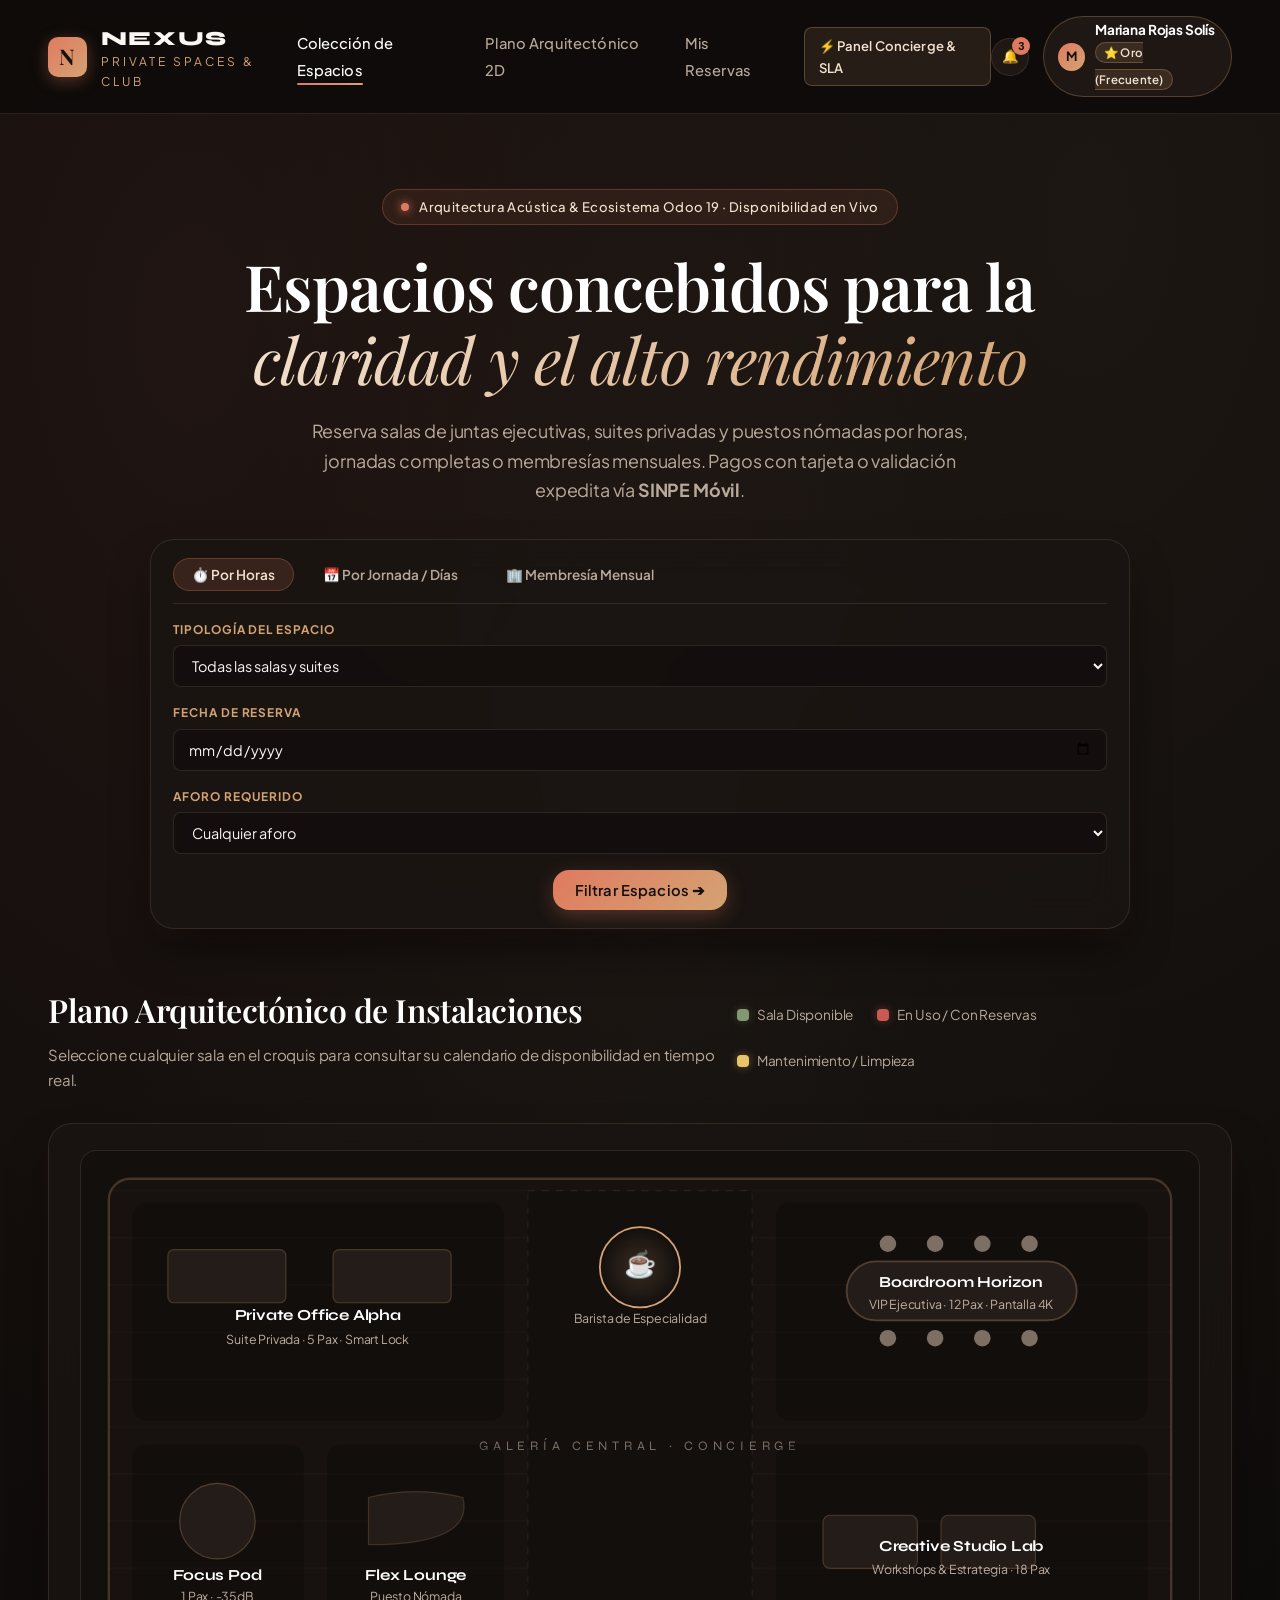
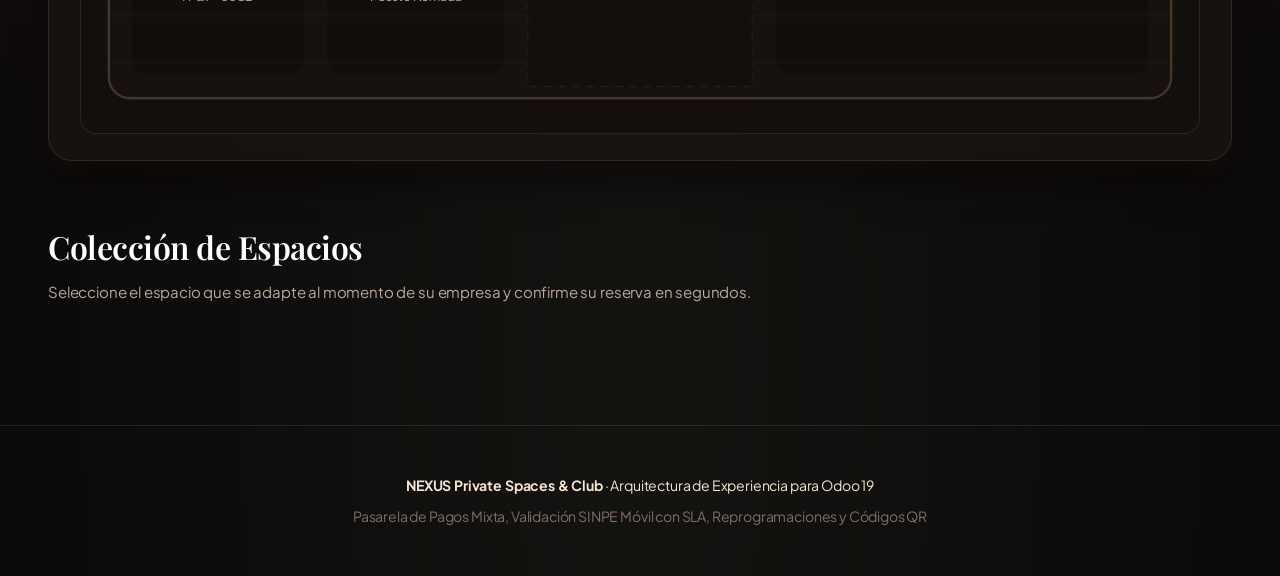
==== webapp_demo/index.html @ 2e0f67f2 "Feat: Complete enterprise functionality suite - Auth switcher (Admin/Client), dynamic multi-mode boo" ====
<!DOCTYPE html>
<html lang="es">
<head>
  <meta charset="UTF-8">
  <meta name="viewport" content="width=device-width, initial-scale=1.0">
  <title>NEXUS | Private Spaces &amp; Coworking Club</title>
  <meta name="description" content="Santuario de productividad y club privado de negocios. Reserva de salas de juntas, oficinas privadas y puestos nómadas por horas o meses con pagos SINPE Móvil y tarjeta.">
  <link rel="stylesheet" href="css/style.css">
</head>
<body>

  <!-- Navigation Bar -->
  <header class="navbar">
    <div class="container nav-inner">
      <a href="index.html" class="brand">
        <div class="brand-icon">N</div>
        <div>
          <span class="brand-text">NEXUS</span>
          <span class="brand-sub">Private Spaces &amp; Club</span>
        </div>
      </a>

      <ul class="nav-links">
        <li><a href="#catalogo" class="nav-link active">Colección de Espacios</a></li>
        <li><a href="#croquis" class="nav-link">Plano Arquitectónico 2D</a></li>
        <li><a href="javascript:void(0)" id="navMyReservations" class="nav-link">Mis Reservas</a></li>
        <li><a href="admin.html" id="navAdminDirectBtn" class="btn btn-admin btn-sm">⚡ Panel Concierge &amp; SLA</a></li>
      </ul>

      <div class="nav-actions">
        <!-- Notification Bell -->
        <div class="notif-bell-wrap">
          <button class="btn-bell" id="notifBellBtn" title="Alertas y Notificaciones">
            🔔
            <span class="notif-badge" id="notifCountBadge">3</span>
          </button>
          <div class="notif-dropdown" id="notifDropdown">
            <div class="notif-header">
              <span>Notificaciones del Sistema</span>
              <span style="font-size: 0.72rem; color: var(--gold-warm); cursor: pointer;" onclick="markAllNotifsRead()">Marcar leídas</span>
            </div>
            <div id="notifItemsContainer">
              <!-- Injected by JS -->
            </div>
          </div>
        </div>

        <!-- User Profile / Auth Switcher -->
        <div class="user-badge" id="navUserBadge" title="Haga clic para iniciar sesión o cambiar rol (Admin / Socio)">
          <!-- Populated by JS -->
        </div>
      </div>
    </div>
  </header>

  <!-- Hero Section -->
  <section class="hero">
    <div class="container">
      <div class="hero-tag">
        <span class="pulse-dot"></span>
        Arquitectura Acústica &amp; Ecosistema Odoo 19 · Disponibilidad en Vivo
      </div>
      <h1 class="hero-title">
        Espacios concebidos para la<br>
        <span>claridad y el alto rendimiento</span>
      </h1>
      <p class="hero-subtitle">
        Reserva salas de juntas ejecutivas, suites privadas y puestos nómadas por horas, jornadas completas o membresías mensuales. Pagos con tarjeta o validación expedita vía <strong>SINPE Móvil</strong>.
      </p>

      <!-- Booking Search & Filter Bar -->
      <div class="search-bar-wrap">
        <div class="booking-type-toggle">
          <button class="toggle-pill active" id="pillHour" data-type="hour">⏱️ Por Horas</button>
          <button class="toggle-pill" id="pillDay" data-type="day">📅 Por Jornada / Días</button>
          <button class="toggle-pill" id="pillMonth" data-type="month">🏢 Membresía Mensual</button>
        </div>
        <div class="search-fields">
          <div class="field-group">
            <label class="field-label">Tipología del Espacio</label>
            <select class="field-select" id="searchCategory">
              <option value="all">Todas las salas y suites</option>
              <option value="meeting">Salas de Juntas VIP</option>
              <option value="private">Suites Corporativas</option>
              <option value="pod">Cabinas Acústicas Focus</option>
              <option value="coworking">Open Lounge Nómada</option>
              <option value="workshop">Estudios de Innovación</option>
            </select>
          </div>
          <div class="field-group">
            <label class="field-label">Fecha de Reserva</label>
            <input type="date" class="field-input" id="searchDate">
          </div>
          <div class="field-group">
            <label class="field-label">Aforo Requerido</label>
            <select class="field-select" id="searchCapacity">
              <option value="all">Cualquier aforo</option>
              <option value="1">Individual (1 Persona)</option>
              <option value="5">Sesión Privada (2 a 6 pers.)</option>
              <option value="12">Comité Ejecutivo (8 a 15 pers.)</option>
              <option value="25">Gran Aforo (+15 pers.)</option>
            </select>
          </div>
          <div>
            <button class="btn btn-primary" id="btnFilterSearch">
              Filtrar Espacios ➔
            </button>
          </div>
        </div>
      </div>
    </div>
  </section>

  <!-- Interactive 2D Floor Plan (Architectural Blueprint) Section -->
  <section class="container" id="croquis">
    <div class="section-header">
      <div>
        <h2 class="section-title">Plano Arquitectónico de Instalaciones</h2>
        <p class="section-desc">Seleccione cualquier sala en el croquis para consultar su calendario de disponibilidad en tiempo real.</p>
      </div>
      <div class="floorplan-legend">
        <div class="legend-item"><span class="legend-indicator ind-available"></span> Sala Disponible</div>
        <div class="legend-item"><span class="legend-indicator ind-busy"></span> En Uso / Con Reservas</div>
        <div class="legend-item"><span class="legend-indicator ind-maint"></span> Mantenimiento / Limpieza</div>
      </div>
    </div>

    <div class="floorplan-card">
      <div class="floorplan-svg-container">
        <!-- Warm Architectural SVG Floor Plan -->
        <svg viewBox="0 0 920 460" width="100%" height="auto" style="overflow: visible;">
          <defs>
            <pattern id="woodPattern" width="40" height="40" patternUnits="userSpaceOnUse">
              <rect width="40" height="40" fill="#17120F"/>
              <line x1="0" y1="20" x2="40" y2="20" stroke="rgba(212,163,115,0.06)" stroke-width="1"/>
            </pattern>
            <radialGradient id="lightGlow" cx="50%" cy="50%" r="50%">
              <stop offset="0%" stop-color="rgba(212, 163, 115, 0.2)"/>
              <stop offset="100%" stop-color="rgba(212, 163, 115, 0)"/>
            </radialGradient>
          </defs>

          <!-- Outer Building Boundary -->
          <rect x="10" y="10" width="900" height="440" rx="18" fill="url(#woodPattern)" stroke="rgba(212, 163, 115, 0.25)" stroke-width="2"/>
          
          <!-- Central Atrium -->
          <rect x="365" y="20" width="190" height="420" fill="#130F0D" stroke="rgba(224, 196, 172, 0.08)" stroke-dasharray="6,6"/>
          <text x="460" y="240" fill="#7D6F63" font-size="11" font-family="'Syne', sans-serif" text-anchor="middle" letter-spacing="4">GALERÍA CENTRAL · CONCIERGE</text>

          <!-- Zone 1: Sala Boardroom Horizon (North-East VIP) -->
          <g>
            <rect id="zone-horizon" class="fp-zone" x="575" y="30" width="315" height="185" rx="12"/>
            <rect x="635" y="80" width="195" height="50" rx="25" fill="#241C18" stroke="rgba(212, 163, 115, 0.3)" stroke-width="1.5"/>
            <circle cx="670" cy="65" r="7" fill="#7D6F63"/>
            <circle cx="710" cy="65" r="7" fill="#7D6F63"/>
            <circle cx="750" cy="65" r="7" fill="#7D6F63"/>
            <circle cx="790" cy="65" r="7" fill="#7D6F63"/>
            <circle cx="670" cy="145" r="7" fill="#7D6F63"/>
            <circle cx="710" cy="145" r="7" fill="#7D6F63"/>
            <circle cx="750" cy="145" r="7" fill="#7D6F63"/>
            <circle cx="790" cy="145" r="7" fill="#7D6F63"/>
            <text x="732" y="102" class="fp-text">Boardroom Horizon</text>
            <text x="732" y="120" class="fp-subtext">VIP Ejecutiva · 12 Pax · Pantalla 4K</text>
          </g>

          <!-- Zone 2: Creative Studio Lab (South-East) -->
          <g>
            <rect id="zone-creative" class="fp-zone" x="575" y="235" width="315" height="195" rx="12"/>
            <rect x="615" y="295" width="80" height="45" rx="6" fill="#241C18" stroke="rgba(212, 163, 115, 0.25)"/>
            <rect x="715" y="295" width="80" height="45" rx="6" fill="#241C18" stroke="rgba(212, 163, 115, 0.25)"/>
            <text x="732" y="325" class="fp-text">Creative Studio Lab</text>
            <text x="732" y="345" class="fp-subtext">Workshops &amp; Estrategia · 18 Pax</text>
          </g>

          <!-- Zone 3: Private Office Alpha (North-West) -->
          <g>
            <rect id="zone-alpha" class="fp-zone" x="30" y="30" width="315" height="185" rx="12"/>
            <rect x="60" y="70" width="100" height="45" rx="5" fill="#241C18" stroke="rgba(212, 163, 115, 0.25)"/>
            <rect x="200" y="70" width="100" height="45" rx="5" fill="#241C18" stroke="rgba(212, 163, 115, 0.25)"/>
            <text x="187" y="130" class="fp-text">Private Office Alpha</text>
            <text x="187" y="150" class="fp-subtext">Suite Privada · 5 Pax · Smart Lock</text>
          </g>

          <!-- Zone 4: Focus Pod Oasis (South-West Left) -->
          <g>
            <rect id="zone-oasis" class="fp-zone" x="30" y="235" width="145" height="195" rx="12"/>
            <circle cx="102" cy="300" r="32" fill="#241C18" stroke="rgba(212, 163, 115, 0.3)"/>
            <text x="102" y="350" class="fp-text">Focus Pod</text>
            <text x="102" y="368" class="fp-subtext">1 Pax · -35dB</text>
          </g>

          <!-- Zone 5: Hot Desk Flex Lounge (South-West Right) -->
          <g>
            <rect id="zone-lounge" class="fp-zone" x="195" y="235" width="150" height="195" rx="12"/>
            <path d="M 230 280 Q 270 270 310 280 Q 320 320 230 320 Z" fill="#241C18" stroke="rgba(212, 163, 115, 0.2)"/>
            <text x="270" y="350" class="fp-text">Flex Lounge</text>
            <text x="270" y="368" class="fp-subtext">Puesto Nómada</text>
          </g>

          <!-- Central Specialty Coffee Bar -->
          <circle cx="460" cy="85" r="34" fill="url(#lightGlow)" stroke="#D4A373" stroke-width="1.5"/>
          <text x="460" y="90" text-anchor="middle" font-size="22">☕</text>
          <text x="460" y="132" class="fp-subtext" fill="#D4A373">Barista de Especialidad</text>
        </svg>

        <div id="fpPreviewDrawer" class="fp-preview-drawer"></div>
      </div>
    </div>
  </section>

  <!-- Spaces Catalog Section -->
  <section class="container" id="catalogo">
    <div class="section-header">
      <div>
        <h2 class="section-title">Colección de Espacios</h2>
        <p class="section-desc">Seleccione el espacio que se adapte al momento de su empresa y confirme su reserva en segundos.</p>
      </div>
    </div>

    <!-- Catalog Dynamic Grid -->
    <div class="spaces-grid" id="spacesGrid">
      <!-- Injected by JavaScript -->
    </div>
  </section>

  <!-- MULTI-STEP BOOKING & PAYMENT MODAL -->
  <div class="modal-backdrop" id="bookingModal">
    <div class="modal-card">
      <div class="modal-header">
        <div>
          <h3 id="modalSpaceTitle" style="color: #FFFFFF; font-size: 1.3rem;">Reservar Espacio</h3>
          <p id="modalSpaceMeta" style="color: var(--gold-warm); font-size: 0.84rem;"></p>
        </div>
        <button class="modal-close" onclick="closeModal()">✕</button>
      </div>

      <div class="modal-body">
        <!-- Wizard Navigation Steps -->
        <div class="wizard-steps">
          <div class="wizard-step active" id="stepIndicator1">
            <span class="step-num">1</span>
            <span>Programación &amp; Servicios</span>
          </div>
          <div class="wizard-step" id="stepIndicator2">
            <span class="step-num">2</span>
            <span>Datos del Socio</span>
          </div>
          <div class="wizard-step" id="stepIndicator3">
            <span class="step-num">3</span>
            <span>Pago &amp; Facturación</span>
          </div>
        </div>

        <!-- STEP 1: CALENDAR & TIME/DAYS/MONTHS SELECTION -->
        <div class="modal-step-content" id="modalStep1">
          <!-- Dynamic Booking Mode Container -->
          <div id="bookingModeContainer">
            <!-- Injected by JS: Hour slots, Day Range, or Month Plan -->
          </div>

          <div style="margin-top: 22px;">
            <h4 style="color: #FFFFFF; font-size: 0.98rem; margin-bottom: 10px;">✨ Servicios de Hospitalidad &amp; Soporte</h4>
            <div id="addonsList">
              <!-- Populated by JS -->
            </div>
          </div>

          <div style="margin-top: 26px; text-align: right;">
            <button class="btn btn-primary" onclick="validateStep1()">
              Continuar a Datos del Socio ➔
            </button>
          </div>
        </div>

        <!-- STEP 2: REGISTERED CLIENT PROFILE VERIFICATION -->
        <div class="modal-step-content" id="modalStep2" style="display: none;">
          <div style="background: rgba(224, 122, 95, 0.08); border: 1px solid var(--border-warm); border-radius: 12px; padding: 16px; margin-bottom: 22px; font-size: 0.88rem; color: #F4E2D0;">
            🔒 <strong>Registro de Seguridad &amp; Membresía:</strong> Los datos se sincronizan con su perfil en Odoo 19 para cálculo de descuentos de fidelidad y factura electrónica oficial.
          </div>

          <div style="display: grid; grid-template-columns: 1fr 1fr; gap: 16px;">
            <div class="field-group">
              <label class="field-label">Nombre Completo *</label>
              <input type="text" id="custName" class="field-input" required>
            </div>
            <div class="field-group">
              <label class="field-label">Cédula / Identificación Oficial *</label>
              <input type="text" id="custIdNumber" class="field-input" placeholder="ej. 1-1452-0892" required>
            </div>
            <div class="field-group">
              <label class="field-label">Correo Corporativo *</label>
              <input type="email" id="custEmail" class="field-input" required>
            </div>
            <div class="field-group">
              <label class="field-label">Teléfono / WhatsApp *</label>
              <input type="tel" id="custPhone" class="field-input" placeholder="+506 8888-0000" required>
            </div>
            <div class="field-group">
              <label class="field-label">Empresa / Razón Social</label>
              <input type="text" id="custCompany" class="field-input" placeholder="Opcional">
            </div>
            <div class="field-group">
              <label class="field-label">Contacto de Emergencia</label>
              <input type="text" id="custEmergency" class="field-input" placeholder="Nombre y teléfono">
            </div>
          </div>

          <div style="margin-top: 26px; display: flex; justify-content: space-between;">
            <button class="btn btn-secondary" onclick="switchModalStep(1)">⬅ Volver</button>
            <button class="btn btn-primary" onclick="validateStep2()">Continuar al Pago ➔</button>
          </div>
        </div>

        <!-- STEP 3: PAYMENT (CARD OR SINPE MOVIL) -->
        <div class="modal-step-content" id="modalStep3" style="display: none;">
          <div class="order-summary" id="checkoutSummary">
            <!-- Dynamic calculation -->
          </div>

          <label class="field-label" style="margin-bottom: 8px; display: block;">Modalidad de Pago:</label>
          <div class="payment-tabs">
            <div class="pay-tab active" id="tabSinpe" onclick="selectPaymentTab('sinpe')">
              <h4>📱 SINPE Móvil</h4>
              <p>Transferencia Bancaria + Subida de Comprobante</p>
            </div>
            <div class="pay-tab" id="tabCard" onclick="selectPaymentTab('card')">
              <h4>💳 Tarjeta Visa / Master / Amex</h4>
              <p>Pasarela Odoo Payment Gateway (Cobro Inmediato)</p>
            </div>
          </div>

          <!-- SINPE MOVIL CONTAINER -->
          <div id="sinpeContainer">
            <div class="sinpe-box">
              <div style="font-size: 0.88rem; color: #B8A99A;">Realice su transferencia al SINPE Móvil oficial:</div>
              <div class="sinpe-phone-highlight">📞 8888-6398</div>
              <div style="font-size: 0.84rem; color: #EDE5D8; margin-bottom: 8px;">
                <strong>A nombre de:</strong> Nexus Coworking SpA (Céd. Jurídica 3-101-789012)
              </div>
              <div style="font-size: 0.86rem; color: var(--gold-warm); font-weight: 700;">
                Monto exacto a transferir: <span id="sinpeTotalCRC" style="color: #FFF;">₡0</span>
              </div>
            </div>

            <div class="field-group" style="margin-bottom: 14px;">
              <label class="field-label">Número de Referencia SINPE *</label>
              <input type="text" id="sinpeRefInput" class="field-input" placeholder="ej. SINPE-992104-BN" value="SINPE-992104-BN">
            </div>

            <div class="field-group" style="margin-bottom: 12px;">
              <label class="field-label">Adjuntar Comprobante de Transferencia *</label>
              <label class="upload-area" for="sinpeFile">
                <input type="file" id="sinpeFile" accept="image/*,.pdf" style="display: none;">
                <div id="sinpeUploadLabel">
                  <div style="font-size: 2rem; margin-bottom: 6px;">📎</div>
                  <div style="color: #FFF; font-weight: 600; font-size: 0.94rem;">Haga clic o arrastre el comprobante digital</div>
                  <div style="font-size: 0.78rem; color: #B8A99A;">Formatos permitidos: PNG, JPG, PDF (Máx 5MB)</div>
                </div>
              </label>

              <!-- Quick Demo Voucher Loader Buttons -->
              <div class="fast-sinpe-actions">
                <span style="font-size: 0.76rem; color: #B8A99A; width: 100%;">Prueba rápida de demostración:</span>
                <button type="button" class="fast-sinpe-btn" onclick="loadDemoVoucher('bac')">⚡ Cargar Comprobante Demo BAC San José</button>
                <button type="button" class="fast-sinpe-btn" onclick="loadDemoVoucher('bn')">⚡ Cargar Comprobante Demo Banco Nacional</button>
              </div>
            </div>
          </div>

          <!-- CREDIT CARD CONTAINER -->
          <div id="cardContainer" style="display: none; background: rgba(36,29,25,0.45); border: 1px solid var(--border-subtle); border-radius: 14px; padding: 22px; margin-bottom: 22px;">
            <div class="field-group" style="margin-bottom: 14px;">
              <label class="field-label">Número de Tarjeta</label>
              <input type="text" class="field-input" placeholder="•••• •••• •••• 4242" value="4000 1234 5678 4242">
            </div>
            <div style="display: grid; grid-template-columns: 1fr 1fr; gap: 14px;">
              <div class="field-group">
                <label class="field-label">Vencimiento</label>
                <input type="text" class="field-input" placeholder="MM/AA" value="12/28">
              </div>
              <div class="field-group">
                <label class="field-label">CVC / Código de Seguridad</label>
                <input type="password" class="field-input" placeholder="123" value="888">
              </div>
            </div>
            <div style="margin-top: 14px; font-size: 0.78rem; color: var(--sage-green);">
              🔒 Conexión cifrada SSL con pasarela de pago autorizada de Odoo 19.
            </div>
          </div>

          <div style="display: flex; justify-content: space-between;">
            <button class="btn btn-secondary" onclick="switchModalStep(2)">⬅ Volver</button>
            <button class="btn btn-primary" id="btnFinalizeBooking" onclick="processBookingPayment()">
              Confirmar &amp; Finalizar Reserva ➔
            </button>
          </div>
        </div>

        <!-- STEP 4: SUCCESS PASS & QR CODE -->
        <div class="modal-step-content" id="modalStepSuccess" style="display: none;">
          <div class="access-pass">
            <span class="user-tier-badge">PASE DIGITAL DE ACCESO COWORKING</span>
            <h2 id="passSpaceName" style="color: #FFF; font-size: 1.6rem; margin-top: 10px;">-</h2>
            <p id="passDateTime" style="color: var(--gold-warm); font-size: 0.92rem; margin-bottom: 14px;">-</p>

            <div class="qr-placeholder" id="passQrCode">
              <!-- Injected SVG QR -->
            </div>

            <div style="margin-top: 12px;">
              <div style="font-size: 0.78rem; color: #B8A99A; text-transform: uppercase; letter-spacing: 0.05em;">Código Único de Reserva:</div>
              <div id="passBookingId" style="font-size: 1.4rem; font-weight: 800; color: var(--terracotta); font-family: 'Syne', sans-serif;">-</div>
              <div id="passClient" style="font-size: 0.88rem; color: #EDE5D8; margin-top: 4px;">-</div>
            </div>

            <div style="margin-top: 14px;" id="passStatusBadge"></div>
            <div id="passStatusNotice"></div>

            <div style="margin-top: 26px; display: flex; gap: 12px; justify-content: center;">
              <button class="btn btn-secondary btn-sm" onclick="sendWhatsappConfirmation()">
                📲 Enviar a WhatsApp
              </button>
              <button class="btn btn-primary btn-sm" onclick="closeModal()">
                Entendido / Salir
              </button>
            </div>
          </div>
        </div>

      </div>
    </div>
  </div>

  <!-- INDIVIDUAL ROOM FULL CALENDAR MODAL -->
  <div class="modal-backdrop" id="roomCalendarModal">
    <div class="modal-card" style="max-width: 820px;">
      <div class="modal-header">
        <div>
          <h3 id="roomCalModalTitle" style="color: #FFFFFF; font-size: 1.25rem;">Calendario de Disponibilidad</h3>
          <p id="roomCalModalSub" style="color: var(--gold-warm); font-size: 0.82rem;"></p>
        </div>
        <button class="modal-close" onclick="closeRoomCalendarModal()">✕</button>
      </div>
      <div class="modal-body">
        <p style="color: #B8A99A; font-size: 0.86rem; margin-bottom: 16px;">
          Visualice la agenda de esta sala para planificar sus sesiones o eventos corporativos sin solapamientos.
        </p>
        <div id="roomCalModalGridContainer">
          <!-- Calendar Matrix injected by JS -->
        </div>
        <div style="margin-top: 22px; text-align: right;">
          <button class="btn btn-primary" id="roomCalModalBookBtn">Reservar en Esta Sala ➔</button>
        </div>
      </div>
    </div>
  </div>

  <!-- CLIENT PORTAL: "MIS RESERVAS" MODAL -->
  <div class="modal-backdrop" id="portalModal">
    <div class="modal-card">
      <div class="modal-header">
        <div>
          <h3 style="color: #FFFFFF; font-size: 1.3rem;">Mi Portal de Coworking</h3>
          <p style="color: var(--gold-warm); font-size: 0.84rem;">Historial de reservas activas y reprogramación de horarios</p>
        </div>
        <button class="modal-close" onclick="closePortalModal()">✕</button>
      </div>
      <div class="modal-body">
        <div id="portalBookingsList">
          <!-- Dynamic Bookings -->
        </div>
      </div>
    </div>
  </div>

  <!-- RESCHEDULE MODAL -->
  <div class="modal-backdrop" id="rescheduleModal">
    <div class="modal-card" style="max-width: 520px;">
      <div class="modal-header">
        <h3 style="color: #FFF; font-size: 1.2rem;">🔄 Reprogramar Reserva</h3>
        <button class="modal-close" onclick="closeRescheduleModal()">✕</button>
      </div>
      <div class="modal-body">
        <p style="color: #B8A99A; font-size: 0.88rem; margin-bottom: 16px;">
          Sujeto a disponibilidad del espacio. No genera cargos adicionales para el socio.
        </p>

        <div style="background: rgba(36, 29, 25, 0.5); border: 1px solid var(--border-subtle); padding: 14px; border-radius: 10px; margin-bottom: 18px; font-size: 0.88rem;">
          <div>Reserva: <strong id="rescheduleBookingId" style="color:#FFF;">-</strong></div>
          <div>Espacio: <strong id="rescheduleSpaceName" style="color:var(--terracotta);">-</strong></div>
          <div>Horario actual: <strong id="rescheduleCurrentSlot" style="color:var(--gold-warm);">-</strong></div>
        </div>

        <div class="date-slot-picker">
          <div class="field-group">
            <label class="field-label">Nueva Fecha</label>
            <input type="date" id="newRescheduleDate" class="field-input">
          </div>
          <div class="field-group">
            <label class="field-label">Nuevo Horario</label>
            <select id="newRescheduleTime" class="field-select">
              <option value="09:00 - 11:00">09:00 - 11:00</option>
              <option value="11:00 - 13:00">11:00 - 13:00</option>
              <option value="14:00 - 16:00">14:00 - 16:00</option>
              <option value="16:00 - 18:00">16:00 - 18:00</option>
            </select>
          </div>
        </div>

        <div style="margin-top: 24px; display: flex; justify-content: flex-end; gap: 12px;">
          <button class="btn btn-secondary" onclick="closeRescheduleModal()">Cancelar</button>
          <button class="btn btn-primary" onclick="confirmReschedule()">Confirmar Cambio ➔</button>
        </div>
      </div>
    </div>
  </div>

  <!-- AUTH & ROLE SWITCHER MODAL (ADMIN / SOCIO) -->
  <div class="modal-backdrop" id="authModal">
    <div class="modal-card" style="max-width: 560px;">
      <div class="modal-header">
        <div>
          <h3 style="color: #FFF; font-size: 1.25rem;">Acceso al Sistema NEXUS</h3>
          <p style="color: var(--gold-warm); font-size: 0.82rem;">Seleccione el rol o usuario con el que desea interactuar en el demo</p>
        </div>
        <button class="modal-close" onclick="closeAuthModal()">✕</button>
      </div>
      <div class="modal-body">
        
        <!-- Role Tabs -->
        <div style="display: flex; gap: 10px; margin-bottom: 20px; border-bottom: 1px solid var(--border-subtle); padding-bottom: 12px;">
          <button class="toggle-pill active" id="authTabAdmin" onclick="switchAuthTab('admin')">👑 Gerencia / Administrador</button>
          <button class="toggle-pill" id="authTabClient" onclick="switchAuthTab('client')">👤 Socio / Cliente</button>
        </div>

        <!-- ADMIN TAB CONTENT -->
        <div id="authContentAdmin">
          <div style="background: rgba(212, 163, 115, 0.08); border: 1px solid var(--border-gold); border-radius: 12px; padding: 18px; margin-bottom: 18px;">
            <div style="font-weight: 700; color: #FFF; font-size: 1rem; margin-bottom: 4px;">Acceso Ejecutivo a Operaciones</div>
            <p style="font-size: 0.84rem; color: #B8A99A; margin-bottom: 14px;">
              Ingresa al centro de control gerencial para validar pagos SINPE con SLA, gestionar calendarios y ver gráficos de demanda.
            </p>
            <div class="field-group" style="margin-bottom: 12px;">
              <label class="field-label">Usuario Gerencial</label>
              <input type="text" class="field-input" value="admin@nexusspaces.com" readonly>
            </div>
            <div class="field-group" style="margin-bottom: 16px;">
              <label class="field-label">Clave de Acceso</label>
              <input type="password" class="field-input" value="••••••••" readonly>
            </div>
            <button class="btn btn-primary btn-block" onclick="loginAsAdmin()">
              ⚡ Ingresar al Panel Gerencial &amp; SLA ➔
            </button>
          </div>
        </div>

        <!-- CLIENT TAB CONTENT -->
        <div id="authContentClient" style="display: none;">
          <p style="font-size: 0.86rem; color: #B8A99A; margin-bottom: 14px;">
            Seleccione uno de los socios registrados para probar sus niveles de descuento y reservas:
          </p>
          <div id="authClientsList">
            <!-- Injected by JS -->
          </div>
        </div>

      </div>
    </div>
  </div>

  <!-- CLIENT PROFILE MODAL -->
  <div class="modal-backdrop" id="profileModal">
    <div class="modal-card" style="max-width: 530px;">
      <div class="modal-header">
        <h3 style="color: #FFF; font-size: 1.2rem;">👤 Perfil del Socio Registrado</h3>
        <button class="modal-close" onclick="closeProfileModal()">✕</button>
      </div>
      <div class="modal-body">
        <div style="display: flex; align-items: center; gap: 14px; margin-bottom: 18px;">
          <div class="user-avatar" style="width: 48px; height: 48px; font-size: 1.2rem;">M</div>
          <div>
            <div style="color: #FFF; font-weight: 700;" id="profTier">Oro (Frecuente)</div>
            <div style="color: var(--gold-warm); font-size: 0.84rem;" id="profHours">84 horas acumuladas</div>
          </div>
        </div>

        <div class="field-group" style="margin-bottom: 12px;">
          <label class="field-label">Nombre</label>
          <input type="text" id="profName" class="field-input">
        </div>
        <div class="field-group" style="margin-bottom: 12px;">
          <label class="field-label">Cédula Oficial</label>
          <input type="text" id="profId" class="field-input">
        </div>
        <div class="field-group" style="margin-bottom: 12px;">
          <label class="field-label">Correo</label>
          <input type="email" id="profEmail" class="field-input">
        </div>
        <div class="field-group" style="margin-bottom: 12px;">
          <label class="field-label">Teléfono</label>
          <input type="text" id="profPhone" class="field-input">
        </div>
        <div class="field-group" style="margin-bottom: 22px;">
          <label class="field-label">Empresa</label>
          <input type="text" id="profCompany" class="field-input">
        </div>

        <button class="btn btn-primary btn-block" onclick="saveClientProfile()">Guardar Cambios</button>
      </div>
    </div>
  </div>

  <!-- Footer -->
  <footer style="border-top: 1px solid var(--border-subtle); padding: 48px 0; margin-top: 90px; text-align: center; color: var(--text-dim); font-size: 0.88rem;">
    <div class="container">
      <p style="margin-bottom: 8px; color: var(--champagne);"><strong>NEXUS Private Spaces &amp; Club</strong> · Arquitectura de Experiencia para Odoo 19</p>
      <p>Pasarela de Pagos Mixta, Validación SINPE Móvil con SLA, Reprogramaciones y Códigos QR</p>
    </div>
  </footer>

  <!-- Scripts -->
  <script src="js/mock_data.js"></script>
  <script src="js/app.js"></script>
</body>
</html>
---- webapp_demo/css/style.css ----
/* ==========================================================================
   NEXUS COWORKING & PRIVATE SPACES - BOUTIQUE LUXURY SYSTEM (FULL SUITE)
   Aesthetic: Architectural Warmth, Bespoke Private Club, Warm Terracotta & Champagne
   ========================================================================== */

@import url('https://fonts.googleapis.com/css2?family=Playfair+Display:ital,wght@0,500;0,600;0,700;1,400;1,600&family=Plus+Jakarta+Sans:wght@300;400;500;600;700;800&family=Syne:wght@600;700;800&display=swap');

:root {
  /* Warm Architectural Luxury Palette */
  --bg-dark: #0D0B0A;
  --bg-deep: #14100E;
  --bg-card: rgba(26, 21, 18, 0.78);
  --bg-card-hover: rgba(36, 29, 25, 0.92);
  --bg-glass: rgba(251, 247, 242, 0.035);
  
  /* Warm Metallic & Earth Tones */
  --terracotta: #E07A5F;
  --terracotta-dark: #C25B3F;
  --terracotta-glow: rgba(224, 122, 95, 0.35);

  --champagne: #F4E2D0;
  --gold-warm: #D4A373;
  --gold-glow: rgba(212, 163, 115, 0.3);
  --amber-soft: #E9C46A;

  /* Natural Living Accents */
  --sage-green: #819870;
  --sage-glow: rgba(129, 152, 112, 0.35);
  --rosewood: #C95A53;
  --clay-brown: #3D2F28;

  /* Typography Colors */
  --text-main: #FBF8F4;
  --text-muted: #B8A99A;
  --text-dim: #7D6F63;

  /* Borders & Highlights */
  --border-subtle: rgba(224, 196, 172, 0.12);
  --border-warm: rgba(224, 122, 95, 0.28);
  --border-gold: rgba(212, 163, 115, 0.3);

  /* Gradients */
  --grad-primary: linear-gradient(135deg, #E07A5F 0%, #D4A373 100%);
  --grad-champagne: linear-gradient(135deg, #F4E2D0 0%, #D4A373 100%);
  --grad-gold: linear-gradient(135deg, #D4A373 0%, #B8834E 100%);
  --grad-card: linear-gradient(180deg, rgba(251, 247, 242, 0.05) 0%, rgba(251, 247, 242, 0.01) 100%);

  /* Shadows */
  --shadow-sm: 0 4px 12px rgba(0, 0, 0, 0.4);
  --shadow-lg: 0 24px 45px -10px rgba(0, 0, 0, 0.65), 0 10px 20px -5px rgba(224, 122, 95, 0.1);
  --shadow-warm-glow: 0 0 35px rgba(224, 122, 95, 0.22);
  --blur-glass: blur(18px);

  /* Geometry */
  --radius-sm: 8px;
  --radius-md: 16px;
  --radius-lg: 24px;
  --radius-full: 9999px;
  --transition: all 0.28s cubic-bezier(0.2, 0.8, 0.2, 1);
}

/* Base Styles */
* {
  box-sizing: border-box;
  margin: 0;
  padding: 0;
}

body {
  font-family: 'Plus Jakarta Sans', -apple-system, sans-serif;
  background-color: var(--bg-dark);
  background-image: 
    radial-gradient(at 15% 15%, rgba(224, 122, 95, 0.09) 0px, transparent 55%),
    radial-gradient(at 85% 10%, rgba(212, 163, 115, 0.08) 0px, transparent 55%),
    radial-gradient(at 50% 90%, rgba(129, 152, 112, 0.06) 0px, transparent 65%);
  color: var(--text-main);
  min-height: 100vh;
  line-height: 1.65;
  overflow-x: hidden;
  letter-spacing: -0.01em;
}

h1, h2, .editorial-heading {
  font-family: 'Playfair Display', Georgia, serif;
  font-weight: 600;
  letter-spacing: -0.015em;
  color: var(--text-main);
}

h3, h4, .brand-font, .stat-value {
  font-family: 'Syne', 'Plus Jakarta Sans', sans-serif;
  letter-spacing: -0.02em;
}

a {
  color: inherit;
  text-decoration: none;
}

.container {
  max-width: 1240px;
  margin: 0 auto;
  padding: 0 28px;
}

/* ==========================================================================
   NAVIGATION BAR
   ========================================================================== */
.navbar {
  position: sticky;
  top: 0;
  z-index: 100;
  backdrop-filter: var(--blur-glass);
  background: rgba(13, 11, 10, 0.88);
  border-bottom: 1px solid var(--border-subtle);
  padding: 16px 0;
  transition: var(--transition);
}

.nav-inner {
  display: flex;
  align-items: center;
  justify-content: space-between;
}

.brand {
  display: flex;
  align-items: center;
  gap: 14px;
  cursor: pointer;
}

.brand-icon {
  width: 40px;
  height: 40px;
  background: var(--grad-primary);
  border-radius: 10px;
  display: flex;
  align-items: center;
  justify-content: center;
  color: #14100E;
  font-family: 'Playfair Display', serif;
  font-size: 1.35rem;
  font-weight: 700;
  box-shadow: 0 4px 16px var(--terracotta-glow);
}

.brand-text {
  font-family: 'Syne', sans-serif;
  font-weight: 800;
  font-size: 1.25rem;
  letter-spacing: 0.08em;
  color: var(--text-main);
  text-transform: uppercase;
}

.brand-sub {
  font-family: 'Plus Jakarta Sans', sans-serif;
  font-weight: 400;
  font-size: 0.75rem;
  color: var(--gold-warm);
  letter-spacing: 0.25em;
  display: block;
  text-transform: uppercase;
  margin-top: -3px;
}

.nav-links {
  display: flex;
  align-items: center;
  gap: 28px;
  list-style: none;
}

.nav-link {
  font-size: 0.92rem;
  font-weight: 500;
  color: var(--text-muted);
  transition: var(--transition);
  position: relative;
  letter-spacing: 0.01em;
  cursor: pointer;
}

.nav-link:hover, .nav-link.active {
  color: #FFFFFF;
}

.nav-link.active::after {
  content: '';
  position: absolute;
  bottom: -6px;
  left: 0;
  width: 100%;
  height: 2px;
  background: var(--grad-primary);
  border-radius: var(--radius-full);
}

.nav-actions {
  display: flex;
  align-items: center;
  gap: 14px;
}

/* Notification Bell Dropdown */
.notif-bell-wrap {
  position: relative;
}

.btn-bell {
  background: rgba(43, 33, 27, 0.6);
  border: 1px solid var(--border-subtle);
  color: var(--champagne);
  width: 38px;
  height: 38px;
  border-radius: 50%;
  display: flex;
  align-items: center;
  justify-content: center;
  cursor: pointer;
  position: relative;
  transition: var(--transition);
}

.btn-bell:hover {
  background: rgba(60, 47, 39, 0.85);
  border-color: var(--border-gold);
}

.notif-badge {
  position: absolute;
  top: -2px;
  right: -2px;
  width: 18px;
  height: 18px;
  border-radius: 50%;
  background: var(--terracotta);
  color: #14100E;
  font-size: 0.7rem;
  font-weight: 800;
  display: flex;
  align-items: center;
  justify-content: center;
}

.notif-dropdown {
  position: absolute;
  top: 48px;
  right: 0;
  width: 330px;
  background: #181412;
  border: 1px solid var(--border-gold);
  border-radius: var(--radius-md);
  box-shadow: var(--shadow-lg);
  display: none;
  z-index: 1000;
  animation: fadeIn 0.2s ease;
  overflow: hidden;
}

.notif-dropdown.open {
  display: block;
}

.notif-header {
  padding: 14px 16px;
  border-bottom: 1px solid var(--border-subtle);
  display: flex;
  justify-content: space-between;
  align-items: center;
  font-size: 0.85rem;
  font-weight: 700;
  color: #FFF;
}

.notif-item {
  padding: 12px 16px;
  border-bottom: 1px solid rgba(255,255,255,0.04);
  cursor: pointer;
  transition: var(--transition);
}

.notif-item:hover {
  background: rgba(224, 122, 95, 0.08);
}

.notif-item.unread {
  background: rgba(212, 163, 115, 0.06);
}

.notif-title {
  font-size: 0.85rem;
  font-weight: 700;
  color: var(--champagne);
  margin-bottom: 2px;
}

.notif-desc {
  font-size: 0.78rem;
  color: var(--text-muted);
  line-height: 1.4;
}

.notif-time {
  font-size: 0.7rem;
  color: var(--gold-warm);
  margin-top: 4px;
}

/* User Pill & VIP Status */
.user-badge {
  display: flex;
  align-items: center;
  gap: 10px;
  padding: 5px 14px;
  background: rgba(43, 33, 27, 0.6);
  border: 1px solid var(--border-gold);
  border-radius: var(--radius-full);
  cursor: pointer;
  transition: var(--transition);
}

.user-badge:hover {
  background: rgba(58, 45, 37, 0.85);
  border-color: var(--gold-warm);
  transform: translateY(-1px);
}

.user-avatar {
  width: 28px;
  height: 28px;
  border-radius: 50%;
  background: var(--grad-primary);
  display: flex;
  align-items: center;
  justify-content: center;
  font-weight: 700;
  font-size: 0.8rem;
  color: #14100E;
}

.user-tier-badge {
  font-size: 0.72rem;
  background: rgba(212, 163, 115, 0.15);
  color: var(--champagne);
  padding: 2px 8px;
  border-radius: var(--radius-full);
  font-weight: 600;
  border: 1px solid var(--border-gold);
  letter-spacing: 0.02em;
}

/* ==========================================================================
   BUTTONS
   ========================================================================== */
.btn {
  display: inline-flex;
  align-items: center;
  justify-content: center;
  gap: 8px;
  padding: 11px 22px;
  font-size: 0.92rem;
  font-weight: 600;
  border-radius: var(--radius-md);
  border: none;
  cursor: pointer;
  transition: var(--transition);
  outline: none;
  font-family: 'Plus Jakarta Sans', sans-serif;
  letter-spacing: 0.01em;
}

.btn-primary {
  background: var(--grad-primary);
  color: #14100E;
  box-shadow: 0 6px 20px -2px var(--terracotta-glow);
  position: relative;
  overflow: hidden;
}

.btn-primary:hover {
  transform: translateY(-2px);
  box-shadow: 0 10px 28px var(--terracotta-glow);
  color: #0D0B0A;
}

.btn-secondary {
  background: rgba(43, 33, 27, 0.5);
  color: var(--champagne);
  border: 1px solid var(--border-subtle);
}

.btn-secondary:hover {
  background: rgba(60, 47, 39, 0.75);
  border-color: var(--border-gold);
  color: #FFFFFF;
}

.btn-admin {
  background: rgba(212, 163, 115, 0.12);
  color: var(--champagne);
  border: 1px solid var(--border-gold);
}

.btn-admin:hover {
  background: rgba(212, 163, 115, 0.22);
  color: #FFFFFF;
  box-shadow: 0 0 20px var(--gold-glow);
}

.btn-sm {
  padding: 7px 14px;
  font-size: 0.82rem;
  border-radius: var(--radius-sm);
}

.btn-block {
  width: 100%;
}

/* ==========================================================================
   HERO SECTION
   ========================================================================== */
.hero {
  padding: 75px 0 55px;
  position: relative;
  text-align: center;
}

.hero-tag {
  display: inline-flex;
  align-items: center;
  gap: 10px;
  padding: 6px 18px;
  background: rgba(224, 122, 95, 0.09);
  border: 1px solid var(--border-warm);
  color: var(--champagne);
  border-radius: var(--radius-full);
  font-size: 0.82rem;
  font-weight: 500;
  margin-bottom: 24px;
  letter-spacing: 0.03em;
}

.hero-tag .pulse-dot {
  width: 8px;
  height: 8px;
  background-color: var(--terracotta);
  border-radius: 50%;
  box-shadow: 0 0 10px var(--terracotta);
  animation: warmPulse 2.4s infinite;
}

@keyframes warmPulse {
  0% { transform: scale(0.95); opacity: 1; }
  50% { transform: scale(1.35); opacity: 0.45; }
  100% { transform: scale(0.95); opacity: 1; }
}

.hero-title {
  font-size: clamp(2.4rem, 5vw, 4.2rem);
  font-weight: 600;
  line-height: 1.15;
  margin-bottom: 20px;
  color: #FFFFFF;
}

.hero-title span {
  font-family: 'Playfair Display', serif;
  font-style: italic;
  font-weight: 400;
  background: var(--grad-champagne);
  -webkit-background-clip: text;
  -webkit-text-fill-color: transparent;
}

.hero-subtitle {
  font-size: 1.12rem;
  color: var(--text-muted);
  max-width: 680px;
  margin: 0 auto 34px;
  font-weight: 400;
  line-height: 1.65;
}

/* Booking & Filter Bar */
.search-bar-wrap {
  max-width: 980px;
  margin: 0 auto;
  background: var(--bg-card);
  backdrop-filter: var(--blur-glass);
  border: 1px solid var(--border-subtle);
  border-radius: var(--radius-lg);
  padding: 18px 22px;
  box-shadow: var(--shadow-lg);
  position: relative;
}

.booking-type-toggle {
  display: flex;
  gap: 10px;
  margin-bottom: 16px;
  border-bottom: 1px solid var(--border-subtle);
  padding-bottom: 12px;
}

.toggle-pill {
  padding: 7px 18px;
  border-radius: var(--radius-full);
  font-size: 0.85rem;
  font-weight: 600;
  color: var(--text-muted);
  cursor: pointer;
  background: transparent;
  border: 1px solid transparent;
  transition: var(--transition);
  font-family: 'Plus Jakarta Sans', sans-serif;
}

.toggle-pill.active {
  background: rgba(224, 122, 95, 0.15);
  color: var(--champagne);
  border-color: var(--border-warm);
}

.search-fields {
  display: grid;
  grid-template-columns: repeat(auto-fit, minmax(180px, 1fr)) auto;
  gap: 16px;
  align-items: center;
}

.field-group {
  display: flex;
  flex-direction: column;
  gap: 6px;
  text-align: left;
}

.field-label {
  font-size: 0.74rem;
  font-weight: 700;
  color: var(--gold-warm);
  text-transform: uppercase;
  letter-spacing: 0.08em;
}

.field-input, .field-select {
  background: rgba(18, 14, 12, 0.7);
  border: 1px solid var(--border-subtle);
  border-radius: var(--radius-sm);
  padding: 10px 14px;
  color: var(--text-main);
  font-size: 0.9rem;
  outline: none;
  font-family: inherit;
  transition: var(--transition);
}

.field-input:focus, .field-select:focus {
  border-color: var(--terracotta);
  box-shadow: 0 0 14px var(--terracotta-glow);
}

.field-select option {
  background: #181412;
  color: #FFFFFF;
}

/* ==========================================================================
   INTERACTIVE 2D FLOOR PLAN
   ========================================================================== */
.section-header {
  display: flex;
  justify-content: space-between;
  align-items: flex-end;
  margin-bottom: 30px;
}

.section-title {
  font-size: 2rem;
  color: #FFFFFF;
  margin-bottom: 6px;
}

.section-desc {
  color: var(--text-muted);
  font-size: 0.94rem;
}

.floorplan-card {
  background: var(--bg-card);
  backdrop-filter: var(--blur-glass);
  border: 1px solid var(--border-subtle);
  border-radius: var(--radius-lg);
  padding: 26px;
  box-shadow: var(--shadow-lg);
  margin-bottom: 60px;
  position: relative;
  overflow: hidden;
}

.floorplan-legend {
  display: flex;
  gap: 24px;
  margin-bottom: 20px;
  flex-wrap: wrap;
  align-items: center;
}

.legend-item {
  display: flex;
  align-items: center;
  gap: 8px;
  font-size: 0.85rem;
  color: var(--text-muted);
}

.legend-indicator {
  width: 12px;
  height: 12px;
  border-radius: 4px;
}

.ind-available { background: var(--sage-green); box-shadow: 0 0 8px var(--sage-glow); }
.ind-busy { background: var(--rosewood); box-shadow: 0 0 8px rgba(201, 90, 83, 0.4); }
.ind-maint { background: var(--amber-soft); box-shadow: 0 0 8px rgba(233, 196, 106, 0.4); }

.floorplan-svg-container {
  width: 100%;
  max-width: 1120px;
  margin: 0 auto;
  background: #120F0D;
  border-radius: var(--radius-md);
  border: 1px solid var(--border-subtle);
  padding: 16px;
  position: relative;
}

.fp-zone {
  cursor: pointer;
  transition: all 0.35s ease;
  fill-opacity: 0.22;
  stroke-width: 2;
}

.fp-zone:hover {
  fill-opacity: 0.5;
  filter: drop-shadow(0 0 14px currentColor);
}

.fp-zone.zone-available {
  fill: #819870;
  stroke: #819870;
  color: #819870;
}

.fp-zone.zone-busy {
  fill: #C95A53;
  stroke: #C95A53;
  color: #C95A53;
}

.fp-text {
  font-family: 'Syne', sans-serif;
  font-size: 13px;
  font-weight: 700;
  fill: #FFFFFF;
  pointer-events: none;
  text-anchor: middle;
}

.fp-subtext {
  font-family: 'Plus Jakarta Sans', sans-serif;
  font-size: 10.5px;
  fill: rgba(244, 226, 208, 0.75);
  pointer-events: none;
  text-anchor: middle;
}

.fp-preview-drawer {
  position: absolute;
  bottom: 24px;
  right: 24px;
  width: 325px;
  background: rgba(26, 21, 18, 0.96);
  backdrop-filter: var(--blur-glass);
  border: 1px solid var(--border-gold);
  border-radius: var(--radius-md);
  padding: 18px;
  box-shadow: var(--shadow-lg);
  display: none;
  animation: fadeIn 0.25s ease-in-out;
  z-index: 10;
}

/* ==========================================================================
   SPACES CATALOG GRID
   ========================================================================== */
.spaces-grid {
  display: grid;
  grid-template-columns: repeat(auto-fill, minmax(350px, 1fr));
  gap: 28px;
  margin-bottom: 70px;
}

.space-card {
  background: var(--bg-card);
  backdrop-filter: var(--blur-glass);
  border: 1px solid var(--border-subtle);
  border-radius: var(--radius-lg);
  overflow: hidden;
  display: flex;
  flex-direction: column;
  transition: var(--transition);
  position: relative;
}

.space-card:hover {
  transform: translateY(-6px);
  border-color: var(--border-gold);
  box-shadow: var(--shadow-lg);
}

.card-img-wrap {
  position: relative;
  height: 220px;
  overflow: hidden;
}

.card-img {
  width: 100%;
  height: 100%;
  object-fit: cover;
  transition: transform 0.6s cubic-bezier(0.16, 1, 0.3, 1);
  filter: brightness(0.92) contrast(1.05);
}

.space-card:hover .card-img {
  transform: scale(1.06);
}

.card-badge {
  position: absolute;
  top: 14px;
  left: 14px;
  padding: 4px 12px;
  border-radius: var(--radius-full);
  font-size: 0.72rem;
  font-weight: 700;
  text-transform: uppercase;
  letter-spacing: 0.05em;
  backdrop-filter: var(--blur-glass);
  border: 1px solid rgba(255, 255, 255, 0.15);
}

.badge-vip { background: rgba(212, 163, 115, 0.9); color: #14100E; }
.badge-private { background: rgba(224, 122, 95, 0.9); color: #FFFFFF; }
.badge-pod { background: rgba(142, 114, 180, 0.9); color: #FFFFFF; }
.badge-flex { background: rgba(129, 152, 112, 0.9); color: #14100E; }

.status-dot-badge {
  position: absolute;
  top: 14px;
  right: 14px;
  display: flex;
  align-items: center;
  gap: 6px;
  padding: 4px 11px;
  border-radius: var(--radius-full);
  font-size: 0.72rem;
  font-weight: 600;
  backdrop-filter: var(--blur-glass);
  background: rgba(20, 16, 14, 0.85);
  border: 1px solid var(--border-subtle);
  color: var(--champagne);
}

.dot-free { width: 8px; height: 8px; border-radius: 50%; background: var(--sage-green); box-shadow: 0 0 8px var(--sage-green); }
.dot-busy { width: 8px; height: 8px; border-radius: 50%; background: var(--rosewood); box-shadow: 0 0 8px var(--rosewood); }

.card-body {
  padding: 24px;
  display: flex;
  flex-direction: column;
  flex-grow: 1;
}

.card-title {
  font-size: 1.3rem;
  font-weight: 700;
  color: #FFFFFF;
  margin-bottom: 6px;
}

.card-meta {
  display: flex;
  align-items: center;
  gap: 14px;
  color: var(--gold-warm);
  font-size: 0.84rem;
  margin-bottom: 12px;
}

.card-desc {
  font-size: 0.88rem;
  color: var(--text-muted);
  margin-bottom: 18px;
  line-height: 1.55;
}

.amenities-tags {
  display: flex;
  flex-wrap: wrap;
  gap: 6px;
  margin-bottom: 20px;
}

.tag {
  background: rgba(212, 163, 115, 0.08);
  border: 1px solid var(--border-subtle);
  padding: 3px 9px;
  border-radius: var(--radius-sm);
  font-size: 0.75rem;
  color: var(--champagne);
}

.card-pricing-row {
  margin-top: auto;
  border-top: 1px solid var(--border-subtle);
  padding-top: 16px;
  display: flex;
  align-items: center;
  justify-content: space-between;
  gap: 8px;
}

.price-box {
  display: flex;
  flex-direction: column;
}

.price-amount {
  font-size: 1.35rem;
  font-weight: 800;
  color: #FFFFFF;
  font-family: 'Syne', sans-serif;
}

.price-sub {
  font-size: 0.74rem;
  color: var(--text-muted);
}

/* ==========================================================================
   MODAL & BOOKING ENGINE
   ========================================================================== */
.modal-backdrop {
  position: fixed;
  inset: 0;
  background: rgba(13, 11, 10, 0.88);
  backdrop-filter: var(--blur-glass);
  display: none;
  align-items: center;
  justify-content: center;
  z-index: 999;
  padding: 20px;
}

.modal-backdrop.open {
  display: flex;
}

.modal-card {
  background: #181412;
  border: 1px solid var(--border-gold);
  border-radius: var(--radius-lg);
  width: 100%;
  max-width: 790px;
  max-height: 90vh;
  overflow-y: auto;
  box-shadow: 0 30px 60px -15px rgba(0, 0, 0, 0.85);
  position: relative;
  animation: modalScale 0.28s cubic-bezier(0.16, 1, 0.3, 1);
}

@keyframes modalScale {
  from { opacity: 0; transform: scale(0.96); }
  to { opacity: 1; transform: scale(1); }
}

.modal-header {
  padding: 20px 24px;
  border-bottom: 1px solid var(--border-subtle);
  display: flex;
  align-items: center;
  justify-content: space-between;
  position: sticky;
  top: 0;
  background: #181412;
  z-index: 5;
}

.modal-close {
  background: rgba(255, 255, 255, 0.05);
  border: none;
  color: var(--text-muted);
  width: 32px;
  height: 32px;
  border-radius: 50%;
  font-size: 1.2rem;
  cursor: pointer;
  display: flex;
  align-items: center;
  justify-content: center;
  transition: var(--transition);
}

.modal-close:hover {
  background: rgba(224, 122, 95, 0.2);
  color: #FFFFFF;
}

.modal-body {
  padding: 24px;
}

.wizard-steps {
  display: flex;
  margin-bottom: 24px;
  border-bottom: 1px solid var(--border-subtle);
  padding-bottom: 16px;
  gap: 12px;
}

.wizard-step {
  display: flex;
  align-items: center;
  gap: 8px;
  font-size: 0.84rem;
  font-weight: 600;
  color: var(--text-dim);
}

.wizard-step.active {
  color: var(--terracotta);
}

.wizard-step.completed {
  color: var(--champagne);
}

.step-num {
  width: 24px;
  height: 24px;
  border-radius: 50%;
  background: rgba(255, 255, 255, 0.07);
  display: flex;
  align-items: center;
  justify-content: center;
  font-size: 0.76rem;
}

.wizard-step.active .step-num {
  background: var(--terracotta);
  color: #14100E;
}

.room-cal-matrix {
  background: rgba(30, 24, 20, 0.5);
  border: 1px solid var(--border-subtle);
  border-radius: var(--radius-md);
  padding: 18px;
  margin-bottom: 20px;
}

.cal-header-row {
  display: flex;
  justify-content: space-between;
  align-items: center;
  margin-bottom: 14px;
}

.cal-grid-slots {
  display: grid;
  grid-template-columns: repeat(4, 1fr);
  gap: 8px;
}

.slot-btn {
  padding: 10px;
  border-radius: var(--radius-sm);
  background: rgba(255, 255, 255, 0.04);
  border: 1px solid var(--border-subtle);
  color: var(--text-main);
  font-size: 0.84rem;
  font-weight: 600;
  cursor: pointer;
  text-align: center;
  transition: var(--transition);
}

.slot-btn:hover:not(.booked) {
  border-color: var(--terracotta);
  background: rgba(224, 122, 95, 0.12);
}

.slot-btn.selected {
  background: var(--terracotta);
  color: #14100E;
  border-color: var(--terracotta);
  font-weight: 700;
}

.slot-btn.booked {
  background: rgba(201, 90, 83, 0.12);
  border-color: rgba(201, 90, 83, 0.25);
  color: #E28580;
  cursor: not-allowed;
  opacity: 0.65;
  text-decoration: line-through;
}

/* Fast Sample SINPE Buttons */
.fast-sinpe-actions {
  display: flex;
  gap: 8px;
  margin-top: 10px;
  flex-wrap: wrap;
}

.fast-sinpe-btn {
  padding: 6px 12px;
  border-radius: var(--radius-sm);
  background: rgba(212, 163, 115, 0.1);
  border: 1px dashed var(--border-gold);
  color: var(--champagne);
  font-size: 0.78rem;
  cursor: pointer;
  transition: var(--transition);
}

.fast-sinpe-btn:hover {
  background: rgba(224, 122, 95, 0.18);
  border-color: var(--terracotta);
}

/* Addons list */
.addon-item {
  display: flex;
  align-items: center;
  justify-content: space-between;
  padding: 12px 14px;
  border-radius: var(--radius-sm);
  background: rgba(36, 29, 25, 0.45);
  border: 1px solid var(--border-subtle);
  margin-bottom: 8px;
  cursor: pointer;
  transition: var(--transition);
}

.addon-item:hover {
  background: rgba(50, 39, 33, 0.65);
}

.addon-item.selected {
  border-color: var(--gold-warm);
  background: rgba(212, 163, 115, 0.12);
}

/* Payment Methods */
.payment-tabs {
  display: grid;
  grid-template-columns: 1fr 1fr;
  gap: 12px;
  margin-bottom: 20px;
}

.pay-tab {
  padding: 14px;
  border-radius: var(--radius-md);
  border: 1px solid var(--border-subtle);
  background: rgba(30, 24, 20, 0.5);
  cursor: pointer;
  text-align: center;
  transition: var(--transition);
}

.pay-tab.active {
  border-color: var(--terracotta);
  background: rgba(224, 122, 95, 0.14);
  box-shadow: 0 0 20px var(--terracotta-glow);
}

.pay-tab h4 {
  font-size: 0.94rem;
  color: #FFFFFF;
  margin-bottom: 3px;
}

.pay-tab p {
  font-size: 0.74rem;
  color: var(--text-muted);
}

.sinpe-box {
  background: rgba(212, 163, 115, 0.08);
  border: 1px solid var(--border-gold);
  border-radius: var(--radius-md);
  padding: 18px;
  margin-bottom: 20px;
}

.sinpe-phone-highlight {
  font-size: 1.55rem;
  font-weight: 800;
  color: var(--champagne);
  letter-spacing: 0.06em;
  font-family: 'Syne', sans-serif;
  margin: 5px 0;
}

.upload-area {
  border: 2px dashed var(--border-gold);
  border-radius: var(--radius-md);
  padding: 22px;
  text-align: center;
  cursor: pointer;
  transition: var(--transition);
  background: rgba(212, 163, 115, 0.03);
}

.upload-area:hover {
  border-color: var(--terracotta);
  background: rgba(224, 122, 95, 0.08);
}

.order-summary {
  background: rgba(36, 29, 25, 0.5);
  border: 1px solid var(--border-subtle);
  border-radius: var(--radius-md);
  padding: 16px;
  margin-bottom: 20px;
}

.summary-row {
  display: flex;
  justify-content: space-between;
  font-size: 0.9rem;
  margin-bottom: 8px;
  color: var(--text-muted);
}

.summary-row.total {
  border-top: 1px solid var(--border-subtle);
  padding-top: 10px;
  margin-top: 10px;
  font-size: 1.15rem;
  font-weight: 800;
  color: #FFFFFF;
}

/* Digital Access Pass */
.access-pass {
  background: linear-gradient(135deg, #1C1714 0%, #261E1A 100%);
  border: 1px solid var(--border-gold);
  border-radius: var(--radius-lg);
  padding: 28px;
  text-align: center;
  box-shadow: 0 0 35px var(--gold-glow);
}

.qr-placeholder {
  width: 170px;
  height: 170px;
  margin: 16px auto;
  background: #FBF8F4;
  padding: 12px;
  border-radius: var(--radius-md);
  display: flex;
  align-items: center;
  justify-content: center;
  box-shadow: 0 10px 25px rgba(0, 0, 0, 0.4);
}

/* ==========================================================================
   ADMIN PORTAL SPECIFIC STYLES
   ========================================================================== */
.admin-badge-header {
  display: inline-flex;
  align-items: center;
  gap: 8px;
  padding: 5px 14px;
  background: rgba(212, 163, 115, 0.15);
  border: 1px solid var(--border-gold);
  color: var(--champagne);
  border-radius: var(--radius-full);
  font-size: 0.8rem;
  font-weight: 700;
  text-transform: uppercase;
  letter-spacing: 0.05em;
}

.kpi-grid {
  display: grid;
  grid-template-columns: repeat(auto-fit, minmax(220px, 1fr));
  gap: 20px;
  margin-bottom: 30px;
}

.kpi-card {
  background: var(--bg-card);
  backdrop-filter: var(--blur-glass);
  border: 1px solid var(--border-subtle);
  border-radius: var(--radius-md);
  padding: 20px;
  position: relative;
  overflow: hidden;
}

.kpi-card::after {
  content: '';
  position: absolute;
  top: 0;
  left: 0;
  width: 100%;
  height: 3px;
  background: var(--grad-primary);
}

.kpi-card.amber::after { background: var(--grad-gold); }
.kpi-card.rose::after { background: linear-gradient(90deg, #C95A53, #E07A5F); }

.kpi-label {
  font-size: 0.78rem;
  font-weight: 700;
  color: var(--gold-warm);
  text-transform: uppercase;
  letter-spacing: 0.06em;
  margin-bottom: 6px;
}

.kpi-value {
  font-size: 1.8rem;
  font-weight: 800;
  color: #FFFFFF;
  font-family: 'Syne', sans-serif;
  margin-bottom: 4px;
}

.kpi-trend {
  font-size: 0.75rem;
  color: var(--sage-green);
  display: flex;
  align-items: center;
  gap: 5px;
}

/* SLA Verification Queue */
.sla-alert-card {
  background: rgba(43, 33, 27, 0.45);
  border: 1px solid var(--border-gold);
  border-radius: var(--radius-lg);
  padding: 24px;
  margin-bottom: 36px;
}

.sla-badge-timer {
  display: inline-flex;
  align-items: center;
  gap: 6px;
  padding: 4px 10px;
  border-radius: var(--radius-full);
  font-size: 0.75rem;
  font-weight: 700;
}

.sla-green { background: rgba(129, 152, 112, 0.22); color: #A6C494; border: 1px solid rgba(129, 152, 112, 0.4); }
.sla-amber { background: rgba(233, 196, 106, 0.22); color: #F2D288; border: 1px solid rgba(233, 196, 106, 0.4); }
.sla-red { background: rgba(201, 90, 83, 0.22); color: #E88F8A; border: 1px solid rgba(201, 90, 83, 0.4); }

.table-responsive {
  width: 100%;
  overflow-x: auto;
}

.admin-table {
  width: 100%;
  border-collapse: collapse;
  text-align: left;
}

.admin-table th {
  padding: 14px 16px;
  font-size: 0.76rem;
  text-transform: uppercase;
  color: var(--gold-warm);
  border-bottom: 1px solid var(--border-subtle);
  background: rgba(255, 255, 255, 0.02);
  letter-spacing: 0.05em;
}

.admin-table td {
  padding: 16px;
  font-size: 0.88rem;
  border-bottom: 1px solid rgba(255, 255, 255, 0.05);
  color: var(--text-main);
  vertical-align: middle;
}

.admin-table tr:hover td {
  background: rgba(255, 255, 255, 0.03);
}

/* Status Chips */
.chip {
  padding: 4px 10px;
  border-radius: var(--radius-full);
  font-size: 0.74rem;
  font-weight: 600;
  display: inline-flex;
  align-items: center;
  gap: 5px;
}

.chip-confirmed { background: rgba(129, 152, 112, 0.2); color: #A6C494; }
.chip-pending { background: rgba(233, 196, 106, 0.2); color: #F2D288; }
.chip-cancelled { background: rgba(201, 90, 83, 0.2); color: #E88F8A; }
.chip-rescheduled { background: rgba(212, 163, 115, 0.2); color: var(--champagne); }

.voucher-thumb {
  width: 48px;
  height: 48px;
  border-radius: var(--radius-sm);
  object-fit: cover;
  border: 1px solid var(--border-gold);
  cursor: pointer;
  transition: transform 0.2s;
}

.voucher-thumb:hover {
  transform: scale(1.12);
  border-color: var(--terracotta);
}

.toast-container {
  position: fixed;
  bottom: 24px;
  right: 24px;
  display: flex;
  flex-direction: column;
  gap: 10px;
  z-index: 9999;
}

.toast {
  background: #1C1714;
  border: 1px solid var(--border-gold);
  border-radius: var(--radius-md);
  padding: 14px 18px;
  color: var(--text-main);
  font-size: 0.9rem;
  box-shadow: var(--shadow-lg);
  display: flex;
  align-items: center;
  gap: 12px;
  animation: slideInRight 0.3s ease-out;
}

@keyframes slideInRight {
  from { transform: translateX(100%); opacity: 0; }
  to { transform: translateX(0); opacity: 1; }
}

.date-slot-picker {
  display: grid;
  grid-template-columns: 1fr 1fr;
  gap: 16px;
  margin-top: 14px;
}

/* User Selection Cards inside Auth Modal */
.user-select-card {
  padding: 12px 16px;
  background: rgba(36, 29, 25, 0.5);
  border: 1px solid var(--border-subtle);
  border-radius: var(--radius-md);
  margin-bottom: 10px;
  cursor: pointer;
  display: flex;
  align-items: center;
  justify-content: space-between;
  transition: var(--transition);
}

.user-select-card:hover {
  border-color: var(--gold-warm);
  background: rgba(50, 39, 33, 0.7);
}

.user-select-card.active {
  border-color: var(--terracotta);
  background: rgba(224, 122, 95, 0.12);
}

@media (max-width: 768px) {
  .nav-links { display: none; }
  .search-fields { grid-template-columns: 1fr; }
  .section-header { flex-direction: column; align-items: flex-start; gap: 14px; }
  .cal-grid-slots { grid-template-columns: repeat(2, 1fr); }
  .payment-tabs { grid-template-columns: 1fr; }
  .date-slot-picker { grid-template-columns: 1fr; }
  .fp-preview-drawer { position: static; width: 100%; margin-top: 16px; }
}
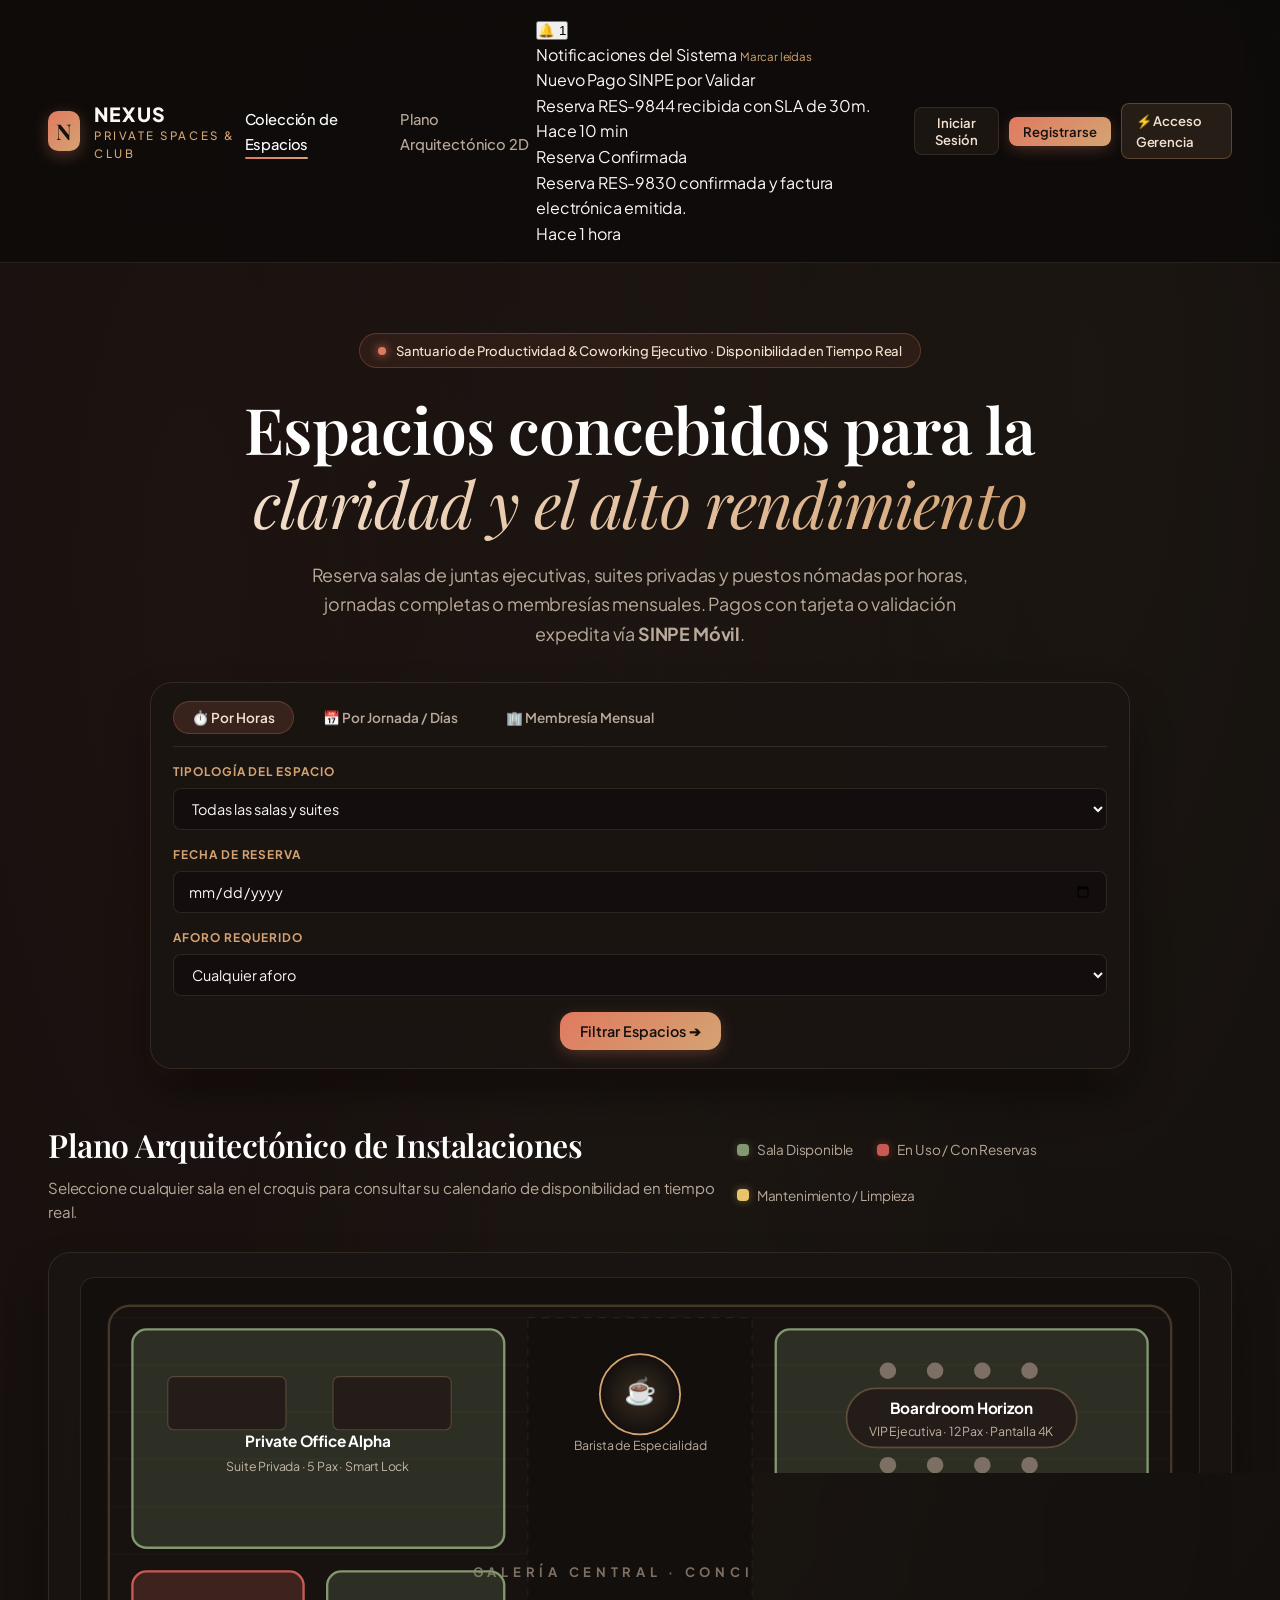
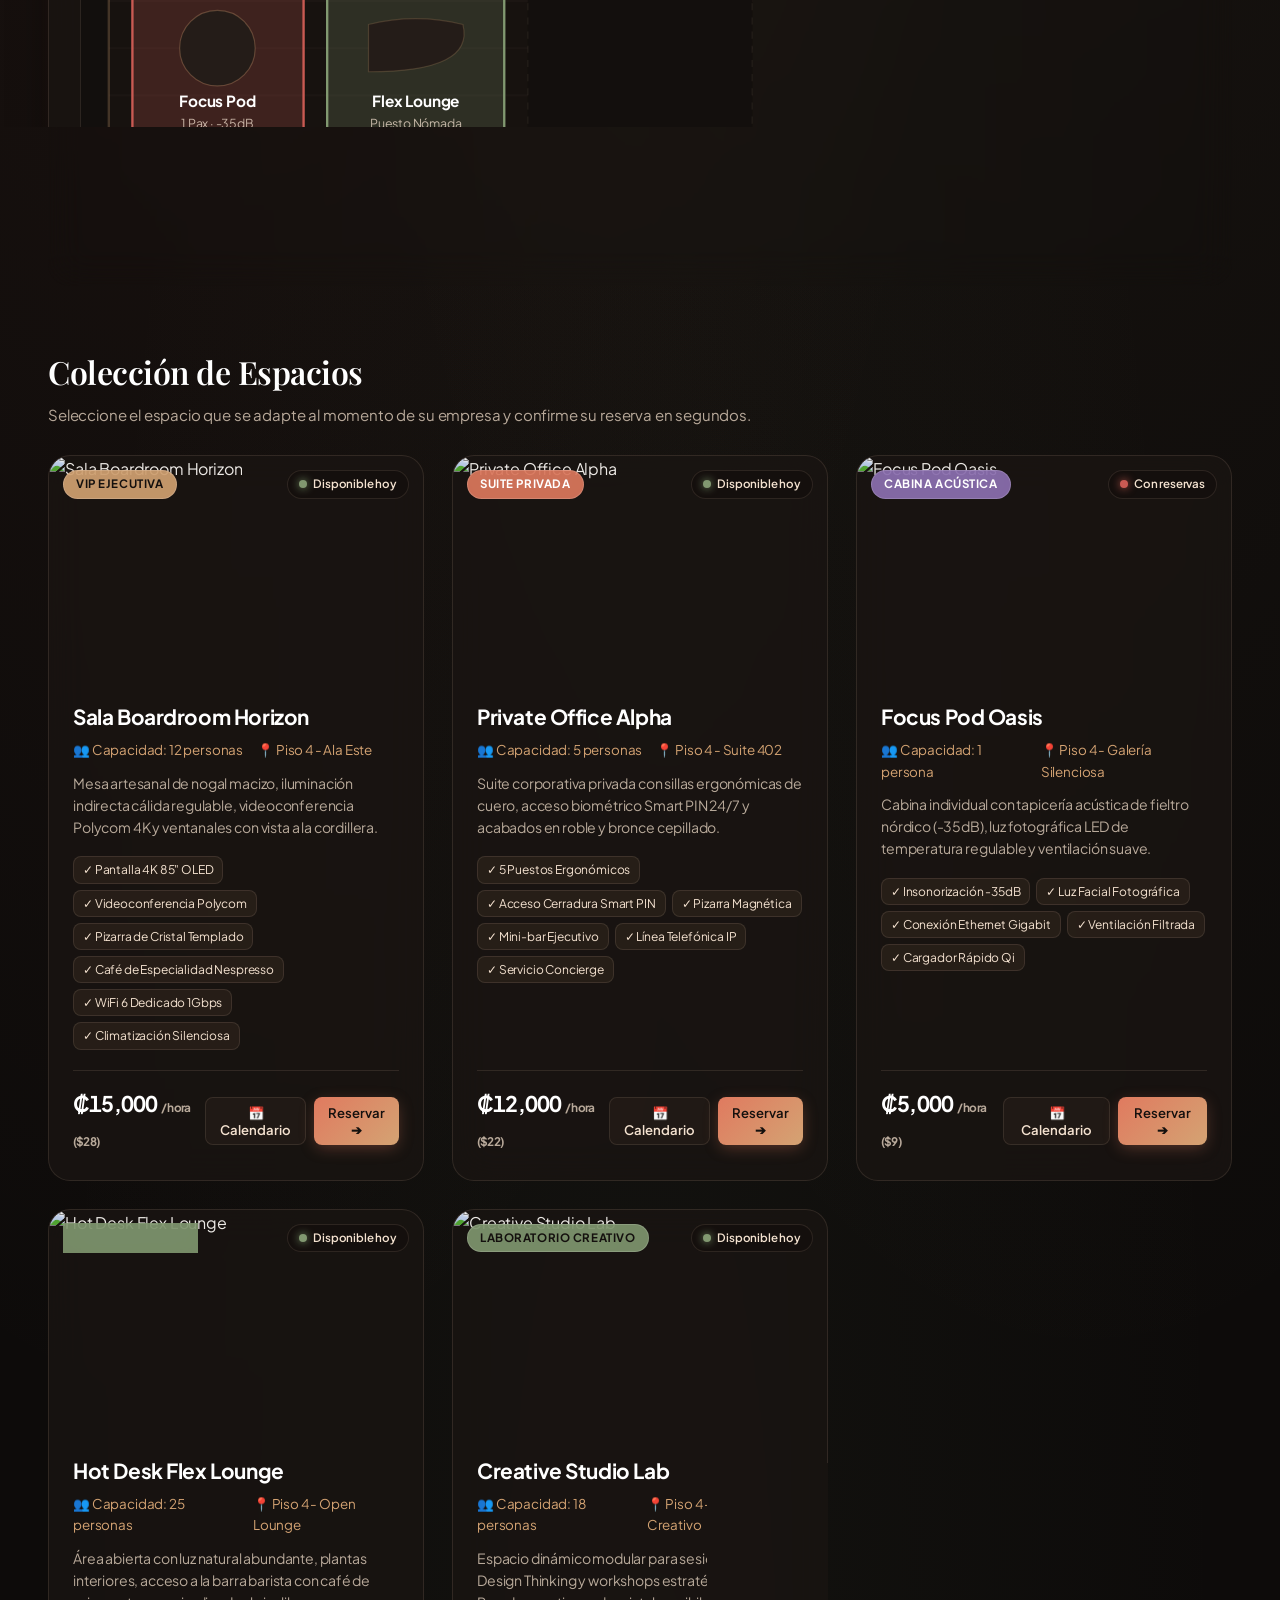
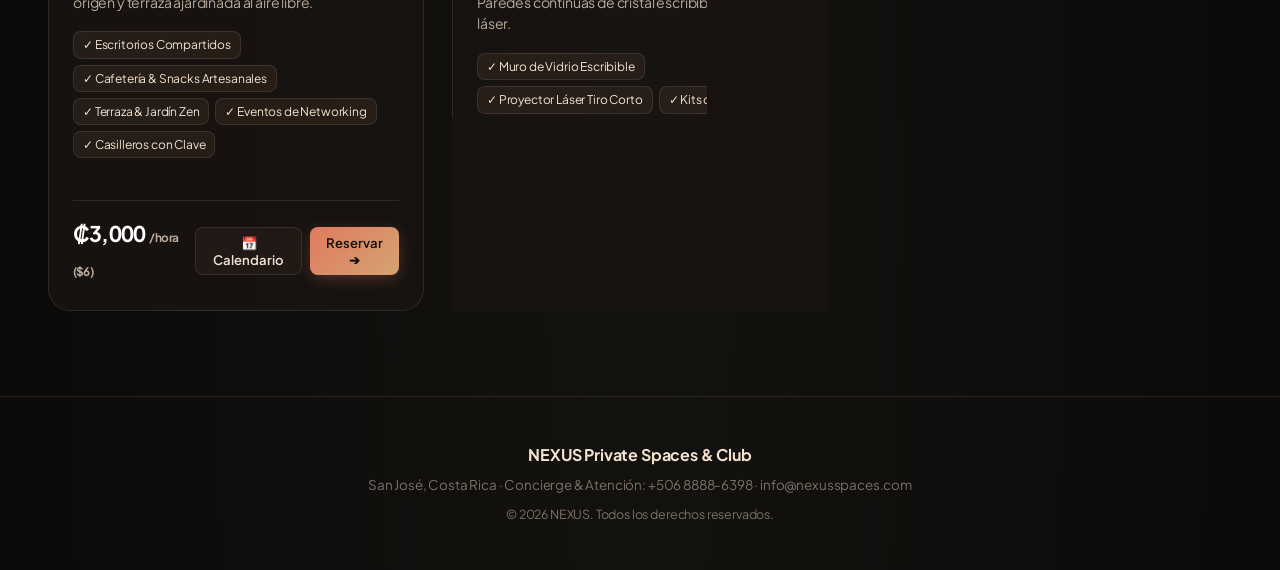
==== commit 28b02e5f: "feat: login/signup auth flow, guest default navbar, refined tabular typography, remove internal odoo" ====
--- a/webapp_demo/index.html
+++ b/webapp_demo/index.html
@@ -23,8 +23,7 @@
       <ul class="nav-links">
         <li><a href="#catalogo" class="nav-link active">Colección de Espacios</a></li>
         <li><a href="#croquis" class="nav-link">Plano Arquitectónico 2D</a></li>
-        <li><a href="javascript:void(0)" id="navMyReservations" class="nav-link">Mis Reservas</a></li>
-        <li><a href="admin.html" id="navAdminDirectBtn" class="btn btn-admin btn-sm">⚡ Panel Concierge &amp; SLA</a></li>
+        <li id="navMyReservationsItem" style="display: none;"><a href="javascript:void(0)" id="navMyReservations" class="nav-link">Mis Reservas</a></li>
       </ul>
 
       <div class="nav-actions">
@@ -32,23 +31,40 @@
         <div class="notif-bell-wrap">
           <button class="btn-bell" id="notifBellBtn" title="Alertas y Notificaciones">
             🔔
-            <span class="notif-badge" id="notifCountBadge">3</span>
+            <span class="notif-badge" id="notifCountBadge">2</span>
           </button>
           <div class="notif-dropdown" id="notifDropdown">
             <div class="notif-header">
               <span>Notificaciones del Sistema</span>
               <span style="font-size: 0.72rem; color: var(--gold-warm); cursor: pointer;" onclick="markAllNotifsRead()">Marcar leídas</span>
             </div>
-            <div id="notifItemsContainer">
-              <!-- Injected by JS -->
-            </div>
-          </div>
-        </div>
-
-        <!-- User Profile / Auth Switcher -->
-        <div class="user-badge" id="navUserBadge" title="Haga clic para iniciar sesión o cambiar rol (Admin / Socio)">
-          <!-- Populated by JS -->
-        </div>
+            <div id="notifItemsContainer"></div>
+          </div>
+        </div>
+
+        <!-- Guest Actions (When NOT logged in) -->
+        <div id="navGuestActions" style="display: flex; align-items: center; gap: 10px;">
+          <button class="btn btn-secondary btn-sm" onclick="openAuthModal('login')">
+            Iniciar Sesión
+          </button>
+          <button class="btn btn-primary btn-sm" onclick="openAuthModal('signup')">
+            Registrarse
+          </button>
+          <a href="admin.html" class="btn btn-admin btn-sm" title="Ingreso a centro de control de gerencia">
+            ⚡ Acceso Gerencia
+          </a>
+        </div>
+
+        <!-- Authenticated User Profile (When logged in) -->
+        <div id="navUserLoggedActions" style="display: none; align-items: center; gap: 10px;">
+          <div class="user-badge" id="navUserBadge" title="Ver perfil del socio">
+            <!-- Populated by JS -->
+          </div>
+          <button class="btn btn-secondary btn-sm" onclick="logoutUser()" title="Cerrar Sesión" style="padding: 6px 10px;">
+            ✕ Salir
+          </button>
+        </div>
+
       </div>
     </div>
   </header>
@@ -58,7 +74,7 @@
     <div class="container">
       <div class="hero-tag">
         <span class="pulse-dot"></span>
-        Arquitectura Acústica &amp; Ecosistema Odoo 19 · Disponibilidad en Vivo
+        Santuario de Productividad &amp; Coworking Ejecutivo · Disponibilidad en Tiempo Real
       </div>
       <h1 class="hero-title">
         Espacios concebidos para la<br>
@@ -145,7 +161,7 @@
           
           <!-- Central Atrium -->
           <rect x="365" y="20" width="190" height="420" fill="#130F0D" stroke="rgba(224, 196, 172, 0.08)" stroke-dasharray="6,6"/>
-          <text x="460" y="240" fill="#7D6F63" font-size="11" font-family="'Syne', sans-serif" text-anchor="middle" letter-spacing="4">GALERÍA CENTRAL · CONCIERGE</text>
+          <text x="460" y="240" fill="#7D6F63" font-size="11" font-family="'Plus Jakarta Sans', sans-serif" font-weight="700" text-anchor="middle" letter-spacing="4">GALERÍA CENTRAL · CONCIERGE</text>
 
           <!-- Zone 1: Sala Boardroom Horizon (North-East VIP) -->
           <g>
@@ -218,9 +234,7 @@
     </div>
 
     <!-- Catalog Dynamic Grid -->
-    <div class="spaces-grid" id="spacesGrid">
-      <!-- Injected by JavaScript -->
-    </div>
+    <div class="spaces-grid" id="spacesGrid"></div>
   </section>
 
   <!-- MULTI-STEP BOOKING & PAYMENT MODAL -->
@@ -235,7 +249,6 @@
       </div>
 
       <div class="modal-body">
-        <!-- Wizard Navigation Steps -->
         <div class="wizard-steps">
           <div class="wizard-step active" id="stepIndicator1">
             <span class="step-num">1</span>
@@ -253,16 +266,11 @@
 
         <!-- STEP 1: CALENDAR & TIME/DAYS/MONTHS SELECTION -->
         <div class="modal-step-content" id="modalStep1">
-          <!-- Dynamic Booking Mode Container -->
-          <div id="bookingModeContainer">
-            <!-- Injected by JS: Hour slots, Day Range, or Month Plan -->
-          </div>
+          <div id="bookingModeContainer"></div>
 
           <div style="margin-top: 22px;">
             <h4 style="color: #FFFFFF; font-size: 0.98rem; margin-bottom: 10px;">✨ Servicios de Hospitalidad &amp; Soporte</h4>
-            <div id="addonsList">
-              <!-- Populated by JS -->
-            </div>
+            <div id="addonsList"></div>
           </div>
 
           <div style="margin-top: 26px; text-align: right;">
@@ -275,7 +283,7 @@
         <!-- STEP 2: REGISTERED CLIENT PROFILE VERIFICATION -->
         <div class="modal-step-content" id="modalStep2" style="display: none;">
           <div style="background: rgba(224, 122, 95, 0.08); border: 1px solid var(--border-warm); border-radius: 12px; padding: 16px; margin-bottom: 22px; font-size: 0.88rem; color: #F4E2D0;">
-            🔒 <strong>Registro de Seguridad &amp; Membresía:</strong> Los datos se sincronizan con su perfil en Odoo 19 para cálculo de descuentos de fidelidad y factura electrónica oficial.
+            🔒 <strong>Registro de Seguridad &amp; Membresía:</strong> Los datos se registrarán para la facturación electrónica oficial y el control de acceso.
           </div>
 
           <div style="display: grid; grid-template-columns: 1fr 1fr; gap: 16px;">
@@ -313,9 +321,7 @@
 
         <!-- STEP 3: PAYMENT (CARD OR SINPE MOVIL) -->
         <div class="modal-step-content" id="modalStep3" style="display: none;">
-          <div class="order-summary" id="checkoutSummary">
-            <!-- Dynamic calculation -->
-          </div>
+          <div class="order-summary" id="checkoutSummary"></div>
 
           <label class="field-label" style="margin-bottom: 8px; display: block;">Modalidad de Pago:</label>
           <div class="payment-tabs">
@@ -325,7 +331,7 @@
             </div>
             <div class="pay-tab" id="tabCard" onclick="selectPaymentTab('card')">
               <h4>💳 Tarjeta Visa / Master / Amex</h4>
-              <p>Pasarela Odoo Payment Gateway (Cobro Inmediato)</p>
+              <p>Pasarela de Pago Segura (Cobro Inmediato)</p>
             </div>
           </div>
 
@@ -358,7 +364,6 @@
                 </div>
               </label>
 
-              <!-- Quick Demo Voucher Loader Buttons -->
               <div class="fast-sinpe-actions">
                 <span style="font-size: 0.76rem; color: #B8A99A; width: 100%;">Prueba rápida de demostración:</span>
                 <button type="button" class="fast-sinpe-btn" onclick="loadDemoVoucher('bac')">⚡ Cargar Comprobante Demo BAC San José</button>
@@ -384,7 +389,7 @@
               </div>
             </div>
             <div style="margin-top: 14px; font-size: 0.78rem; color: var(--sage-green);">
-              🔒 Conexión cifrada SSL con pasarela de pago autorizada de Odoo 19.
+              🔒 Conexión cifrada SSL con pasarela de pago autorizada.
             </div>
           </div>
 
@@ -403,13 +408,11 @@
             <h2 id="passSpaceName" style="color: #FFF; font-size: 1.6rem; margin-top: 10px;">-</h2>
             <p id="passDateTime" style="color: var(--gold-warm); font-size: 0.92rem; margin-bottom: 14px;">-</p>
 
-            <div class="qr-placeholder" id="passQrCode">
-              <!-- Injected SVG QR -->
-            </div>
+            <div class="qr-placeholder" id="passQrCode"></div>
 
             <div style="margin-top: 12px;">
               <div style="font-size: 0.78rem; color: #B8A99A; text-transform: uppercase; letter-spacing: 0.05em;">Código Único de Reserva:</div>
-              <div id="passBookingId" style="font-size: 1.4rem; font-weight: 800; color: var(--terracotta); font-family: 'Syne', sans-serif;">-</div>
+              <div id="passBookingId" style="font-size: 1.4rem; font-weight: 800; color: var(--terracotta); font-family: 'Plus Jakarta Sans', sans-serif;">-</div>
               <div id="passClient" style="font-size: 0.88rem; color: #EDE5D8; margin-top: 4px;">-</div>
             </div>
 
@@ -445,9 +448,7 @@
         <p style="color: #B8A99A; font-size: 0.86rem; margin-bottom: 16px;">
           Visualice la agenda de esta sala para planificar sus sesiones o eventos corporativos sin solapamientos.
         </p>
-        <div id="roomCalModalGridContainer">
-          <!-- Calendar Matrix injected by JS -->
-        </div>
+        <div id="roomCalModalGridContainer"></div>
         <div style="margin-top: 22px; text-align: right;">
           <button class="btn btn-primary" id="roomCalModalBookBtn">Reservar en Esta Sala ➔</button>
         </div>
@@ -466,9 +467,7 @@
         <button class="modal-close" onclick="closePortalModal()">✕</button>
       </div>
       <div class="modal-body">
-        <div id="portalBookingsList">
-          <!-- Dynamic Bookings -->
-        </div>
+        <div id="portalBookingsList"></div>
       </div>
     </div>
   </div>
@@ -515,106 +514,104 @@
     </div>
   </div>
 
-  <!-- AUTH & ROLE SWITCHER MODAL (ADMIN / SOCIO) -->
+  <!-- AUTH MODAL (LOGIN & SIGN UP) -->
   <div class="modal-backdrop" id="authModal">
-    <div class="modal-card" style="max-width: 560px;">
+    <div class="modal-card" style="max-width: 580px;">
       <div class="modal-header">
         <div>
-          <h3 style="color: #FFF; font-size: 1.25rem;">Acceso al Sistema NEXUS</h3>
-          <p style="color: var(--gold-warm); font-size: 0.82rem;">Seleccione el rol o usuario con el que desea interactuar en el demo</p>
+          <h3 id="authModalHeaderTitle" style="color: #FFF; font-size: 1.25rem;">Acceso al Sistema NEXUS</h3>
+          <p style="color: var(--gold-warm); font-size: 0.82rem;">Inicie sesión o regístrese como nuevo cliente</p>
         </div>
         <button class="modal-close" onclick="closeAuthModal()">✕</button>
       </div>
       <div class="modal-body">
         
-        <!-- Role Tabs -->
-        <div style="display: flex; gap: 10px; margin-bottom: 20px; border-bottom: 1px solid var(--border-subtle); padding-bottom: 12px;">
-          <button class="toggle-pill active" id="authTabAdmin" onclick="switchAuthTab('admin')">👑 Gerencia / Administrador</button>
-          <button class="toggle-pill" id="authTabClient" onclick="switchAuthTab('client')">👤 Socio / Cliente</button>
-        </div>
-
-        <!-- ADMIN TAB CONTENT -->
-        <div id="authContentAdmin">
-          <div style="background: rgba(212, 163, 115, 0.08); border: 1px solid var(--border-gold); border-radius: 12px; padding: 18px; margin-bottom: 18px;">
-            <div style="font-weight: 700; color: #FFF; font-size: 1rem; margin-bottom: 4px;">Acceso Ejecutivo a Operaciones</div>
-            <p style="font-size: 0.84rem; color: #B8A99A; margin-bottom: 14px;">
-              Ingresa al centro de control gerencial para validar pagos SINPE con SLA, gestionar calendarios y ver gráficos de demanda.
-            </p>
+        <!-- Toggle Tabs: Login vs Register -->
+        <div style="display: flex; gap: 10px; margin-bottom: 22px; border-bottom: 1px solid var(--border-subtle); padding-bottom: 12px;">
+          <button class="toggle-pill active" id="authTabLogin" onclick="switchAuthTab('login')">🔑 Iniciar Sesión</button>
+          <button class="toggle-pill" id="authTabSignup" onclick="switchAuthTab('signup')">📝 Crear Cuenta / Registrarse</button>
+        </div>
+
+        <!-- LOGIN TAB CONTENT -->
+        <div id="authContentLogin">
+          <form onsubmit="handleUserLoginForm(event)">
             <div class="field-group" style="margin-bottom: 12px;">
-              <label class="field-label">Usuario Gerencial</label>
-              <input type="text" class="field-input" value="admin@nexusspaces.com" readonly>
-            </div>
-            <div class="field-group" style="margin-bottom: 16px;">
-              <label class="field-label">Clave de Acceso</label>
-              <input type="password" class="field-input" value="••••••••" readonly>
-            </div>
-            <button class="btn btn-primary btn-block" onclick="loginAsAdmin()">
-              ⚡ Ingresar al Panel Gerencial &amp; SLA ➔
+              <label class="field-label">Correo Electrónico</label>
+              <input type="email" id="loginEmail" class="field-input" placeholder="ej. usuario@empresa.com" required value="mariana.rojas@techcr.io">
+            </div>
+            <div class="field-group" style="margin-bottom: 18px;">
+              <label class="field-label">Contraseña</label>
+              <input type="password" id="loginPassword" class="field-input" placeholder="••••••••" required value="password123">
+            </div>
+            <button type="submit" class="btn btn-primary btn-block" style="margin-bottom: 20px;">
+              Iniciar Sesión ➔
             </button>
-          </div>
-        </div>
-
-        <!-- CLIENT TAB CONTENT -->
-        <div id="authContentClient" style="display: none;">
-          <p style="font-size: 0.86rem; color: #B8A99A; margin-bottom: 14px;">
-            Seleccione uno de los socios registrados para probar sus niveles de descuento y reservas:
-          </p>
-          <div id="authClientsList">
-            <!-- Injected by JS -->
-          </div>
+          </form>
+
+          <!-- Fast Demo Login Pills -->
+          <div style="background: rgba(36,29,25,0.45); border: 1px solid var(--border-subtle); border-radius: 12px; padding: 14px;">
+            <div style="font-size: 0.76rem; color: var(--gold-warm); font-weight: 700; text-transform: uppercase; margin-bottom: 8px;">
+              Accesos Rápidos para Demostración:
+            </div>
+            <div style="display: flex; flex-direction: column; gap: 6px;">
+              <button class="fast-sinpe-btn" style="text-align: left;" onclick="quickLoginAs('cli-101')">
+                👤 Mariana Rojas Solís (Cliente Oro · 10% Descuento)
+              </button>
+              <button class="fast-sinpe-btn" style="text-align: left;" onclick="quickLoginAs('cli-102')">
+                👑 Alejandro Montero (Cliente Platino VIP · 15% Descuento)
+              </button>
+              <button class="fast-sinpe-btn" style="text-align: left; border-color: var(--terracotta);" onclick="quickLoginAs('admin')">
+                ⚡ Lic. Roberto Alvarado (Gerencia General &amp; Operaciones)
+              </button>
+            </div>
+          </div>
+        </div>
+
+        <!-- SIGN UP TAB CONTENT -->
+        <div id="authContentSignup" style="display: none;">
+          <form onsubmit="handleUserRegisterForm(event)">
+            <div style="display: grid; grid-template-columns: 1fr 1fr; gap: 14px; margin-bottom: 14px;">
+              <div class="field-group">
+                <label class="field-label">Nombre Completo *</label>
+                <input type="text" id="regName" class="field-input" placeholder="ej. Carlos Mendoza" required>
+              </div>
+              <div class="field-group">
+                <label class="field-label">Cédula / Identificación *</label>
+                <input type="text" id="regId" class="field-input" placeholder="ej. 1-1234-5678" required>
+              </div>
+              <div class="field-group">
+                <label class="field-label">Correo Corporativo *</label>
+                <input type="email" id="regEmail" class="field-input" placeholder="ej. carlos@empresa.com" required>
+              </div>
+              <div class="field-group">
+                <label class="field-label">Teléfono / WhatsApp *</label>
+                <input type="tel" id="regPhone" class="field-input" placeholder="+506 8888-0000" required>
+              </div>
+              <div class="field-group">
+                <label class="field-label">Empresa / Razón Social</label>
+                <input type="text" id="regCompany" class="field-input" placeholder="Opcional">
+              </div>
+              <div class="field-group">
+                <label class="field-label">Contraseña *</label>
+                <input type="password" id="regPass" class="field-input" placeholder="••••••••" required>
+              </div>
+            </div>
+            <button type="submit" class="btn btn-primary btn-block">
+              Crear Cuenta &amp; Registrarse ➔
+            </button>
+          </form>
         </div>
 
       </div>
     </div>
   </div>
 
-  <!-- CLIENT PROFILE MODAL -->
-  <div class="modal-backdrop" id="profileModal">
-    <div class="modal-card" style="max-width: 530px;">
-      <div class="modal-header">
-        <h3 style="color: #FFF; font-size: 1.2rem;">👤 Perfil del Socio Registrado</h3>
-        <button class="modal-close" onclick="closeProfileModal()">✕</button>
-      </div>
-      <div class="modal-body">
-        <div style="display: flex; align-items: center; gap: 14px; margin-bottom: 18px;">
-          <div class="user-avatar" style="width: 48px; height: 48px; font-size: 1.2rem;">M</div>
-          <div>
-            <div style="color: #FFF; font-weight: 700;" id="profTier">Oro (Frecuente)</div>
-            <div style="color: var(--gold-warm); font-size: 0.84rem;" id="profHours">84 horas acumuladas</div>
-          </div>
-        </div>
-
-        <div class="field-group" style="margin-bottom: 12px;">
-          <label class="field-label">Nombre</label>
-          <input type="text" id="profName" class="field-input">
-        </div>
-        <div class="field-group" style="margin-bottom: 12px;">
-          <label class="field-label">Cédula Oficial</label>
-          <input type="text" id="profId" class="field-input">
-        </div>
-        <div class="field-group" style="margin-bottom: 12px;">
-          <label class="field-label">Correo</label>
-          <input type="email" id="profEmail" class="field-input">
-        </div>
-        <div class="field-group" style="margin-bottom: 12px;">
-          <label class="field-label">Teléfono</label>
-          <input type="text" id="profPhone" class="field-input">
-        </div>
-        <div class="field-group" style="margin-bottom: 22px;">
-          <label class="field-label">Empresa</label>
-          <input type="text" id="profCompany" class="field-input">
-        </div>
-
-        <button class="btn btn-primary btn-block" onclick="saveClientProfile()">Guardar Cambios</button>
-      </div>
-    </div>
-  </div>
-
-  <!-- Footer -->
-  <footer style="border-top: 1px solid var(--border-subtle); padding: 48px 0; margin-top: 90px; text-align: center; color: var(--text-dim); font-size: 0.88rem;">
+  <!-- CLEAN LUXURY FOOTER (No Odoo technical jargon) -->
+  <footer style="border-top: 1px solid var(--border-subtle); padding: 45px 0; margin-top: 85px; text-align: center;">
     <div class="container">
-      <p style="margin-bottom: 8px; color: var(--champagne);"><strong>NEXUS Private Spaces &amp; Club</strong> · Arquitectura de Experiencia para Odoo 19</p>
-      <p>Pasarela de Pagos Mixta, Validación SINPE Móvil con SLA, Reprogramaciones y Códigos QR</p>
+      <p style="margin-bottom: 6px; color: var(--champagne); font-weight: 700; font-size: 1rem;">NEXUS Private Spaces &amp; Club</p>
+      <p style="color: var(--text-dim); font-size: 0.84rem;">San José, Costa Rica · Concierge &amp; Atención: +506 8888-6398 · info@nexusspaces.com</p>
+      <p style="color: var(--text-dim); font-size: 0.78rem; margin-top: 10px;">© 2026 NEXUS. Todos los derechos reservados.</p>
     </div>
   </footer>
 
--- a/webapp_demo/css/style.css
+++ b/webapp_demo/css/style.css
@@ -1,6 +1,5 @@
 /* ==========================================================================
-   NEXUS COWORKING & PRIVATE SPACES - BOUTIQUE LUXURY SYSTEM (FULL SUITE)
-   Aesthetic: Architectural Warmth, Bespoke Private Club, Warm Terracotta & Champagne
+   NEXUS COWORKING & PRIVATE SPACES - BOUTIQUE LUXURY SYSTEM (EXECUTIVE REFINED)
    ========================================================================== */
 
 @import url('https://fonts.googleapis.com/css2?family=Playfair+Display:ital,wght@0,500;0,600;0,700;1,400;1,600&family=Plus+Jakarta+Sans:wght@300;400;500;600;700;800&family=Syne:wght@600;700;800&display=swap');
@@ -43,7 +42,6 @@
   --grad-primary: linear-gradient(135deg, #E07A5F 0%, #D4A373 100%);
   --grad-champagne: linear-gradient(135deg, #F4E2D0 0%, #D4A373 100%);
   --grad-gold: linear-gradient(135deg, #D4A373 0%, #B8834E 100%);
-  --grad-card: linear-gradient(180deg, rgba(251, 247, 242, 0.05) 0%, rgba(251, 247, 242, 0.01) 100%);
 
   /* Shadows */
   --shadow-sm: 0 4px 12px rgba(0, 0, 0, 0.4);
@@ -53,10 +51,10 @@
 
   /* Geometry */
   --radius-sm: 8px;
-  --radius-md: 16px;
-  --radius-lg: 24px;
+  --radius-md: 14px;
+  --radius-lg: 22px;
   --radius-full: 9999px;
-  --transition: all 0.28s cubic-bezier(0.2, 0.8, 0.2, 1);
+  --transition: all 0.25s cubic-bezier(0.2, 0.8, 0.2, 1);
 }
 
 /* Base Styles */
@@ -70,16 +68,17 @@
   font-family: 'Plus Jakarta Sans', -apple-system, sans-serif;
   background-color: var(--bg-dark);
   background-image: 
-    radial-gradient(at 15% 15%, rgba(224, 122, 95, 0.09) 0px, transparent 55%),
-    radial-gradient(at 85% 10%, rgba(212, 163, 115, 0.08) 0px, transparent 55%),
-    radial-gradient(at 50% 90%, rgba(129, 152, 112, 0.06) 0px, transparent 65%);
+    radial-gradient(at 15% 15%, rgba(224, 122, 95, 0.08) 0px, transparent 55%),
+    radial-gradient(at 85% 10%, rgba(212, 163, 115, 0.07) 0px, transparent 55%),
+    radial-gradient(at 50% 90%, rgba(129, 152, 112, 0.05) 0px, transparent 65%);
   color: var(--text-main);
   min-height: 100vh;
-  line-height: 1.65;
+  line-height: 1.6;
   overflow-x: hidden;
   letter-spacing: -0.01em;
 }
 
+/* Headings */
 h1, h2, .editorial-heading {
   font-family: 'Playfair Display', Georgia, serif;
   font-weight: 600;
@@ -87,9 +86,19 @@
   color: var(--text-main);
 }
 
-h3, h4, .brand-font, .stat-value {
-  font-family: 'Syne', 'Plus Jakarta Sans', sans-serif;
+h3, h4, .brand-font {
+  font-family: 'Plus Jakarta Sans', sans-serif;
+  font-weight: 700;
   letter-spacing: -0.02em;
+}
+
+/* ULTRA PROFESSIONAL NUMERIC STYLING (Fix for KPI and amounts) */
+.kpi-value, .stat-value, .price-amount, .tabular-number {
+  font-family: 'Plus Jakarta Sans', -apple-system, BlinkMacSystemFont, sans-serif !important;
+  font-variant-numeric: tabular-nums lining-nums !important;
+  font-feature-settings: "tnum" 1, "lnum" 1 !important;
+  font-weight: 700 !important;
+  letter-spacing: -0.035em !important;
 }
 
 a {
@@ -146,20 +155,20 @@
 }
 
 .brand-text {
-  font-family: 'Syne', sans-serif;
+  font-family: 'Plus Jakarta Sans', sans-serif;
   font-weight: 800;
-  font-size: 1.25rem;
-  letter-spacing: 0.08em;
+  font-size: 1.22rem;
+  letter-spacing: 0.06em;
   color: var(--text-main);
   text-transform: uppercase;
 }
 
 .brand-sub {
   font-family: 'Plus Jakarta Sans', sans-serif;
-  font-weight: 400;
-  font-size: 0.75rem;
+  font-weight: 500;
+  font-size: 0.72rem;
   color: var(--gold-warm);
-  letter-spacing: 0.25em;
+  letter-spacing: 0.22em;
   display: block;
   text-transform: uppercase;
   margin-top: -3px;
@@ -178,7 +187,6 @@
   color: var(--text-muted);
   transition: var(--transition);
   position: relative;
-  letter-spacing: 0.01em;
   cursor: pointer;
 }
 
@@ -200,112 +208,7 @@
 .nav-actions {
   display: flex;
   align-items: center;
-  gap: 14px;
-}
-
-/* Notification Bell Dropdown */
-.notif-bell-wrap {
-  position: relative;
-}
-
-.btn-bell {
-  background: rgba(43, 33, 27, 0.6);
-  border: 1px solid var(--border-subtle);
-  color: var(--champagne);
-  width: 38px;
-  height: 38px;
-  border-radius: 50%;
-  display: flex;
-  align-items: center;
-  justify-content: center;
-  cursor: pointer;
-  position: relative;
-  transition: var(--transition);
-}
-
-.btn-bell:hover {
-  background: rgba(60, 47, 39, 0.85);
-  border-color: var(--border-gold);
-}
-
-.notif-badge {
-  position: absolute;
-  top: -2px;
-  right: -2px;
-  width: 18px;
-  height: 18px;
-  border-radius: 50%;
-  background: var(--terracotta);
-  color: #14100E;
-  font-size: 0.7rem;
-  font-weight: 800;
-  display: flex;
-  align-items: center;
-  justify-content: center;
-}
-
-.notif-dropdown {
-  position: absolute;
-  top: 48px;
-  right: 0;
-  width: 330px;
-  background: #181412;
-  border: 1px solid var(--border-gold);
-  border-radius: var(--radius-md);
-  box-shadow: var(--shadow-lg);
-  display: none;
-  z-index: 1000;
-  animation: fadeIn 0.2s ease;
-  overflow: hidden;
-}
-
-.notif-dropdown.open {
-  display: block;
-}
-
-.notif-header {
-  padding: 14px 16px;
-  border-bottom: 1px solid var(--border-subtle);
-  display: flex;
-  justify-content: space-between;
-  align-items: center;
-  font-size: 0.85rem;
-  font-weight: 700;
-  color: #FFF;
-}
-
-.notif-item {
-  padding: 12px 16px;
-  border-bottom: 1px solid rgba(255,255,255,0.04);
-  cursor: pointer;
-  transition: var(--transition);
-}
-
-.notif-item:hover {
-  background: rgba(224, 122, 95, 0.08);
-}
-
-.notif-item.unread {
-  background: rgba(212, 163, 115, 0.06);
-}
-
-.notif-title {
-  font-size: 0.85rem;
-  font-weight: 700;
-  color: var(--champagne);
-  margin-bottom: 2px;
-}
-
-.notif-desc {
-  font-size: 0.78rem;
-  color: var(--text-muted);
-  line-height: 1.4;
-}
-
-.notif-time {
-  font-size: 0.7rem;
-  color: var(--gold-warm);
-  margin-top: 4px;
+  gap: 12px;
 }
 
 /* User Pill & VIP Status */
@@ -324,7 +227,6 @@
 .user-badge:hover {
   background: rgba(58, 45, 37, 0.85);
   border-color: var(--gold-warm);
-  transform: translateY(-1px);
 }
 
 .user-avatar {
@@ -348,7 +250,6 @@
   border-radius: var(--radius-full);
   font-weight: 600;
   border: 1px solid var(--border-gold);
-  letter-spacing: 0.02em;
 }
 
 /* ==========================================================================
@@ -359,8 +260,8 @@
   align-items: center;
   justify-content: center;
   gap: 8px;
-  padding: 11px 22px;
-  font-size: 0.92rem;
+  padding: 10px 20px;
+  font-size: 0.9rem;
   font-weight: 600;
   border-radius: var(--radius-md);
   border: none;
@@ -368,20 +269,17 @@
   transition: var(--transition);
   outline: none;
   font-family: 'Plus Jakarta Sans', sans-serif;
-  letter-spacing: 0.01em;
 }
 
 .btn-primary {
   background: var(--grad-primary);
   color: #14100E;
-  box-shadow: 0 6px 20px -2px var(--terracotta-glow);
-  position: relative;
-  overflow: hidden;
+  box-shadow: 0 4px 16px -2px var(--terracotta-glow);
 }
 
 .btn-primary:hover {
   transform: translateY(-2px);
-  box-shadow: 0 10px 28px var(--terracotta-glow);
+  box-shadow: 0 8px 24px var(--terracotta-glow);
   color: #0D0B0A;
 }
 
@@ -406,11 +304,11 @@
 .btn-admin:hover {
   background: rgba(212, 163, 115, 0.22);
   color: #FFFFFF;
-  box-shadow: 0 0 20px var(--gold-glow);
+  box-shadow: 0 0 16px var(--gold-glow);
 }
 
 .btn-sm {
-  padding: 7px 14px;
+  padding: 6px 14px;
   font-size: 0.82rem;
   border-radius: var(--radius-sm);
 }
@@ -423,7 +321,7 @@
    HERO SECTION
    ========================================================================== */
 .hero {
-  padding: 75px 0 55px;
+  padding: 70px 0 50px;
   position: relative;
   text-align: center;
 }
@@ -440,7 +338,6 @@
   font-size: 0.82rem;
   font-weight: 500;
   margin-bottom: 24px;
-  letter-spacing: 0.03em;
 }
 
 .hero-tag .pulse-dot {
@@ -575,7 +472,7 @@
   display: flex;
   justify-content: space-between;
   align-items: flex-end;
-  margin-bottom: 30px;
+  margin-bottom: 28px;
 }
 
 .section-title {
@@ -594,7 +491,7 @@
   backdrop-filter: var(--blur-glass);
   border: 1px solid var(--border-subtle);
   border-radius: var(--radius-lg);
-  padding: 26px;
+  padding: 24px;
   box-shadow: var(--shadow-lg);
   margin-bottom: 60px;
   position: relative;
@@ -604,7 +501,7 @@
 .floorplan-legend {
   display: flex;
   gap: 24px;
-  margin-bottom: 20px;
+  margin-bottom: 18px;
   flex-wrap: wrap;
   align-items: center;
 }
@@ -663,7 +560,7 @@
 }
 
 .fp-text {
-  font-family: 'Syne', sans-serif;
+  font-family: 'Plus Jakarta Sans', sans-serif;
   font-size: 13px;
   font-weight: 700;
   fill: #FFFFFF;
@@ -843,9 +740,8 @@
 
 .price-amount {
   font-size: 1.35rem;
-  font-weight: 800;
+  font-weight: 700;
   color: #FFFFFF;
-  font-family: 'Syne', sans-serif;
 }
 
 .price-sub {
@@ -882,7 +778,7 @@
   overflow-y: auto;
   box-shadow: 0 30px 60px -15px rgba(0, 0, 0, 0.85);
   position: relative;
-  animation: modalScale 0.28s cubic-bezier(0.16, 1, 0.3, 1);
+  animation: modalScale 0.25s cubic-bezier(0.16, 1, 0.3, 1);
 }
 
 @keyframes modalScale {
@@ -1022,170 +918,8 @@
   text-decoration: line-through;
 }
 
-/* Fast Sample SINPE Buttons */
-.fast-sinpe-actions {
-  display: flex;
-  gap: 8px;
-  margin-top: 10px;
-  flex-wrap: wrap;
-}
-
-.fast-sinpe-btn {
-  padding: 6px 12px;
-  border-radius: var(--radius-sm);
-  background: rgba(212, 163, 115, 0.1);
-  border: 1px dashed var(--border-gold);
-  color: var(--champagne);
-  font-size: 0.78rem;
-  cursor: pointer;
-  transition: var(--transition);
-}
-
-.fast-sinpe-btn:hover {
-  background: rgba(224, 122, 95, 0.18);
-  border-color: var(--terracotta);
-}
-
-/* Addons list */
-.addon-item {
-  display: flex;
-  align-items: center;
-  justify-content: space-between;
-  padding: 12px 14px;
-  border-radius: var(--radius-sm);
-  background: rgba(36, 29, 25, 0.45);
-  border: 1px solid var(--border-subtle);
-  margin-bottom: 8px;
-  cursor: pointer;
-  transition: var(--transition);
-}
-
-.addon-item:hover {
-  background: rgba(50, 39, 33, 0.65);
-}
-
-.addon-item.selected {
-  border-color: var(--gold-warm);
-  background: rgba(212, 163, 115, 0.12);
-}
-
-/* Payment Methods */
-.payment-tabs {
-  display: grid;
-  grid-template-columns: 1fr 1fr;
-  gap: 12px;
-  margin-bottom: 20px;
-}
-
-.pay-tab {
-  padding: 14px;
-  border-radius: var(--radius-md);
-  border: 1px solid var(--border-subtle);
-  background: rgba(30, 24, 20, 0.5);
-  cursor: pointer;
-  text-align: center;
-  transition: var(--transition);
-}
-
-.pay-tab.active {
-  border-color: var(--terracotta);
-  background: rgba(224, 122, 95, 0.14);
-  box-shadow: 0 0 20px var(--terracotta-glow);
-}
-
-.pay-tab h4 {
-  font-size: 0.94rem;
-  color: #FFFFFF;
-  margin-bottom: 3px;
-}
-
-.pay-tab p {
-  font-size: 0.74rem;
-  color: var(--text-muted);
-}
-
-.sinpe-box {
-  background: rgba(212, 163, 115, 0.08);
-  border: 1px solid var(--border-gold);
-  border-radius: var(--radius-md);
-  padding: 18px;
-  margin-bottom: 20px;
-}
-
-.sinpe-phone-highlight {
-  font-size: 1.55rem;
-  font-weight: 800;
-  color: var(--champagne);
-  letter-spacing: 0.06em;
-  font-family: 'Syne', sans-serif;
-  margin: 5px 0;
-}
-
-.upload-area {
-  border: 2px dashed var(--border-gold);
-  border-radius: var(--radius-md);
-  padding: 22px;
-  text-align: center;
-  cursor: pointer;
-  transition: var(--transition);
-  background: rgba(212, 163, 115, 0.03);
-}
-
-.upload-area:hover {
-  border-color: var(--terracotta);
-  background: rgba(224, 122, 95, 0.08);
-}
-
-.order-summary {
-  background: rgba(36, 29, 25, 0.5);
-  border: 1px solid var(--border-subtle);
-  border-radius: var(--radius-md);
-  padding: 16px;
-  margin-bottom: 20px;
-}
-
-.summary-row {
-  display: flex;
-  justify-content: space-between;
-  font-size: 0.9rem;
-  margin-bottom: 8px;
-  color: var(--text-muted);
-}
-
-.summary-row.total {
-  border-top: 1px solid var(--border-subtle);
-  padding-top: 10px;
-  margin-top: 10px;
-  font-size: 1.15rem;
-  font-weight: 800;
-  color: #FFFFFF;
-}
-
-/* Digital Access Pass */
-.access-pass {
-  background: linear-gradient(135deg, #1C1714 0%, #261E1A 100%);
-  border: 1px solid var(--border-gold);
-  border-radius: var(--radius-lg);
-  padding: 28px;
-  text-align: center;
-  box-shadow: 0 0 35px var(--gold-glow);
-}
-
-.qr-placeholder {
-  width: 170px;
-  height: 170px;
-  margin: 16px auto;
-  background: #FBF8F4;
-  padding: 12px;
-  border-radius: var(--radius-md);
-  display: flex;
-  align-items: center;
-  justify-content: center;
-  box-shadow: 0 10px 25px rgba(0, 0, 0, 0.4);
-}
-
 /* ==========================================================================
-   ADMIN PORTAL SPECIFIC STYLES
+   ADMIN PORTAL SPECIFIC STYLES & KPI CARDS (REFINED)
    ========================================================================== */
 .admin-badge-header {
   display: inline-flex;
@@ -1204,8 +938,8 @@
 
 .kpi-grid {
   display: grid;
-  grid-template-columns: repeat(auto-fit, minmax(220px, 1fr));
-  gap: 20px;
+  grid-template-columns: repeat(auto-fit, minmax(215px, 1fr));
+  gap: 18px;
   margin-bottom: 30px;
 }
 
@@ -1214,7 +948,7 @@
   backdrop-filter: var(--blur-glass);
   border: 1px solid var(--border-subtle);
   border-radius: var(--radius-md);
-  padding: 20px;
+  padding: 22px 20px;
   position: relative;
   overflow: hidden;
 }
@@ -1233,24 +967,24 @@
 .kpi-card.rose::after { background: linear-gradient(90deg, #C95A53, #E07A5F); }
 
 .kpi-label {
-  font-size: 0.78rem;
+  font-size: 0.74rem;
   font-weight: 700;
   color: var(--gold-warm);
   text-transform: uppercase;
-  letter-spacing: 0.06em;
+  letter-spacing: 0.08em;
+  margin-bottom: 8px;
+}
+
+.kpi-value {
+  font-size: 2.15rem !important;
+  font-weight: 700 !important;
+  color: #FFFFFF;
   margin-bottom: 6px;
-}
-
-.kpi-value {
-  font-size: 1.8rem;
-  font-weight: 800;
-  color: #FFFFFF;
-  font-family: 'Syne', sans-serif;
-  margin-bottom: 4px;
+  line-height: 1.1;
 }
 
 .kpi-trend {
-  font-size: 0.75rem;
+  font-size: 0.76rem;
   color: var(--sage-green);
   display: flex;
   align-items: center;
@@ -1313,7 +1047,6 @@
   background: rgba(255, 255, 255, 0.03);
 }
 
-/* Status Chips */
 .chip {
   padding: 4px 10px;
   border-radius: var(--radius-full);
@@ -1404,6 +1137,180 @@
   background: rgba(224, 122, 95, 0.12);
 }
 
+.fast-sinpe-actions {
+  display: flex;
+  gap: 8px;
+  margin-top: 10px;
+  flex-wrap: wrap;
+}
+
+.fast-sinpe-btn {
+  padding: 6px 12px;
+  border-radius: var(--radius-sm);
+  background: rgba(212, 163, 115, 0.1);
+  border: 1px dashed var(--border-gold);
+  color: var(--champagne);
+  font-size: 0.78rem;
+  cursor: pointer;
+  transition: var(--transition);
+}
+
+.fast-sinpe-btn:hover {
+  background: rgba(224, 122, 95, 0.18);
+  border-color: var(--terracotta);
+}
+
+.addon-item {
+  display: flex;
+  align-items: center;
+  justify-content: space-between;
+  padding: 12px 14px;
+  border-radius: var(--radius-sm);
+  background: rgba(36, 29, 25, 0.45);
+  border: 1px solid var(--border-subtle);
+  margin-bottom: 8px;
+  cursor: pointer;
+  transition: var(--transition);
+}
+
+.addon-item:hover {
+  background: rgba(50, 39, 33, 0.65);
+}
+
+.addon-item.selected {
+  border-color: var(--gold-warm);
+  background: rgba(212, 163, 115, 0.12);
+}
+
+.payment-tabs {
+  display: grid;
+  grid-template-columns: 1fr 1fr;
+  gap: 12px;
+  margin-bottom: 20px;
+}
+
+.pay-tab {
+  padding: 14px;
+  border-radius: var(--radius-md);
+  border: 1px solid var(--border-subtle);
+  background: rgba(30, 24, 20, 0.5);
+  cursor: pointer;
+  text-align: center;
+  transition: var(--transition);
+}
+
+.pay-tab.active {
+  border-color: var(--terracotta);
+  background: rgba(224, 122, 95, 0.14);
+  box-shadow: 0 0 20px var(--terracotta-glow);
+}
+
+.pay-tab h4 {
+  font-size: 0.94rem;
+  color: #FFFFFF;
+  margin-bottom: 3px;
+}
+
+.pay-tab p {
+  font-size: 0.74rem;
+  color: var(--text-muted);
+}
+
+.sinpe-box {
+  background: rgba(212, 163, 115, 0.08);
+  border: 1px solid var(--border-gold);
+  border-radius: var(--radius-md);
+  padding: 18px;
+  margin-bottom: 20px;
+}
+
+.sinpe-phone-highlight {
+  font-size: 1.55rem;
+  font-weight: 800;
+  color: var(--champagne);
+  letter-spacing: 0.06em;
+  font-family: 'Plus Jakarta Sans', sans-serif;
+  margin: 5px 0;
+}
+
+.upload-area {
+  border: 2px dashed var(--border-gold);
+  border-radius: var(--radius-md);
+  padding: 22px;
+  text-align: center;
+  cursor: pointer;
+  transition: var(--transition);
+  background: rgba(212, 163, 115, 0.03);
+}
+
+.upload-area:hover {
+  border-color: var(--terracotta);
+  background: rgba(224, 122, 95, 0.08);
+}
+
+.order-summary {
+  background: rgba(36, 29, 25, 0.5);
+  border: 1px solid var(--border-subtle);
+  border-radius: var(--radius-md);
+  padding: 16px;
+  margin-bottom: 20px;
+}
+
+.summary-row {
+  display: flex;
+  justify-content: space-between;
+  font-size: 0.9rem;
+  margin-bottom: 8px;
+  color: var(--text-muted);
+}
+
+.summary-row.total {
+  border-top: 1px solid var(--border-subtle);
+  padding-top: 10px;
+  margin-top: 10px;
+  font-size: 1.15rem;
+  font-weight: 800;
+  color: #FFFFFF;
+}
+
+.access-pass {
+  background: linear-gradient(135deg, #1C1714 0%, #261E1A 100%);
+  border: 1px solid var(--border-gold);
+  border-radius: var(--radius-lg);
+  padding: 28px;
+  text-align: center;
+  box-shadow: 0 0 35px var(--gold-glow);
+}
+
+.qr-placeholder {
+  width: 170px;
+  height: 170px;
+  margin: 16px auto;
+  background: #FBF8F4;
+  padding: 12px;
+  border-radius: var(--radius-md);
+  display: flex;
+  align-items: center;
+  justify-content: center;
+  box-shadow: 0 10px 25px rgba(0, 0, 0, 0.4);
+}
+
+/* ==========================================================================
+   BLOCK / HIDE ANY NETLIFY INJECTED BADGE (Requirement 4)
+   ========================================================================== */
+.netlify-badge,
+[data-netlify-badge],
+a[href*="netlify.com"],
+div[class*="netlify-badge"],
+div[id*="netlify-badge"] {
+  display: none !important;
+  visibility: hidden !important;
+  opacity: 0 !important;
+  pointer-events: none !important;
+  position: absolute !important;
+  left: -9999px !important;
+}
+
 @media (max-width: 768px) {
   .nav-links { display: none; }
   .search-fields { grid-template-columns: 1fr; }
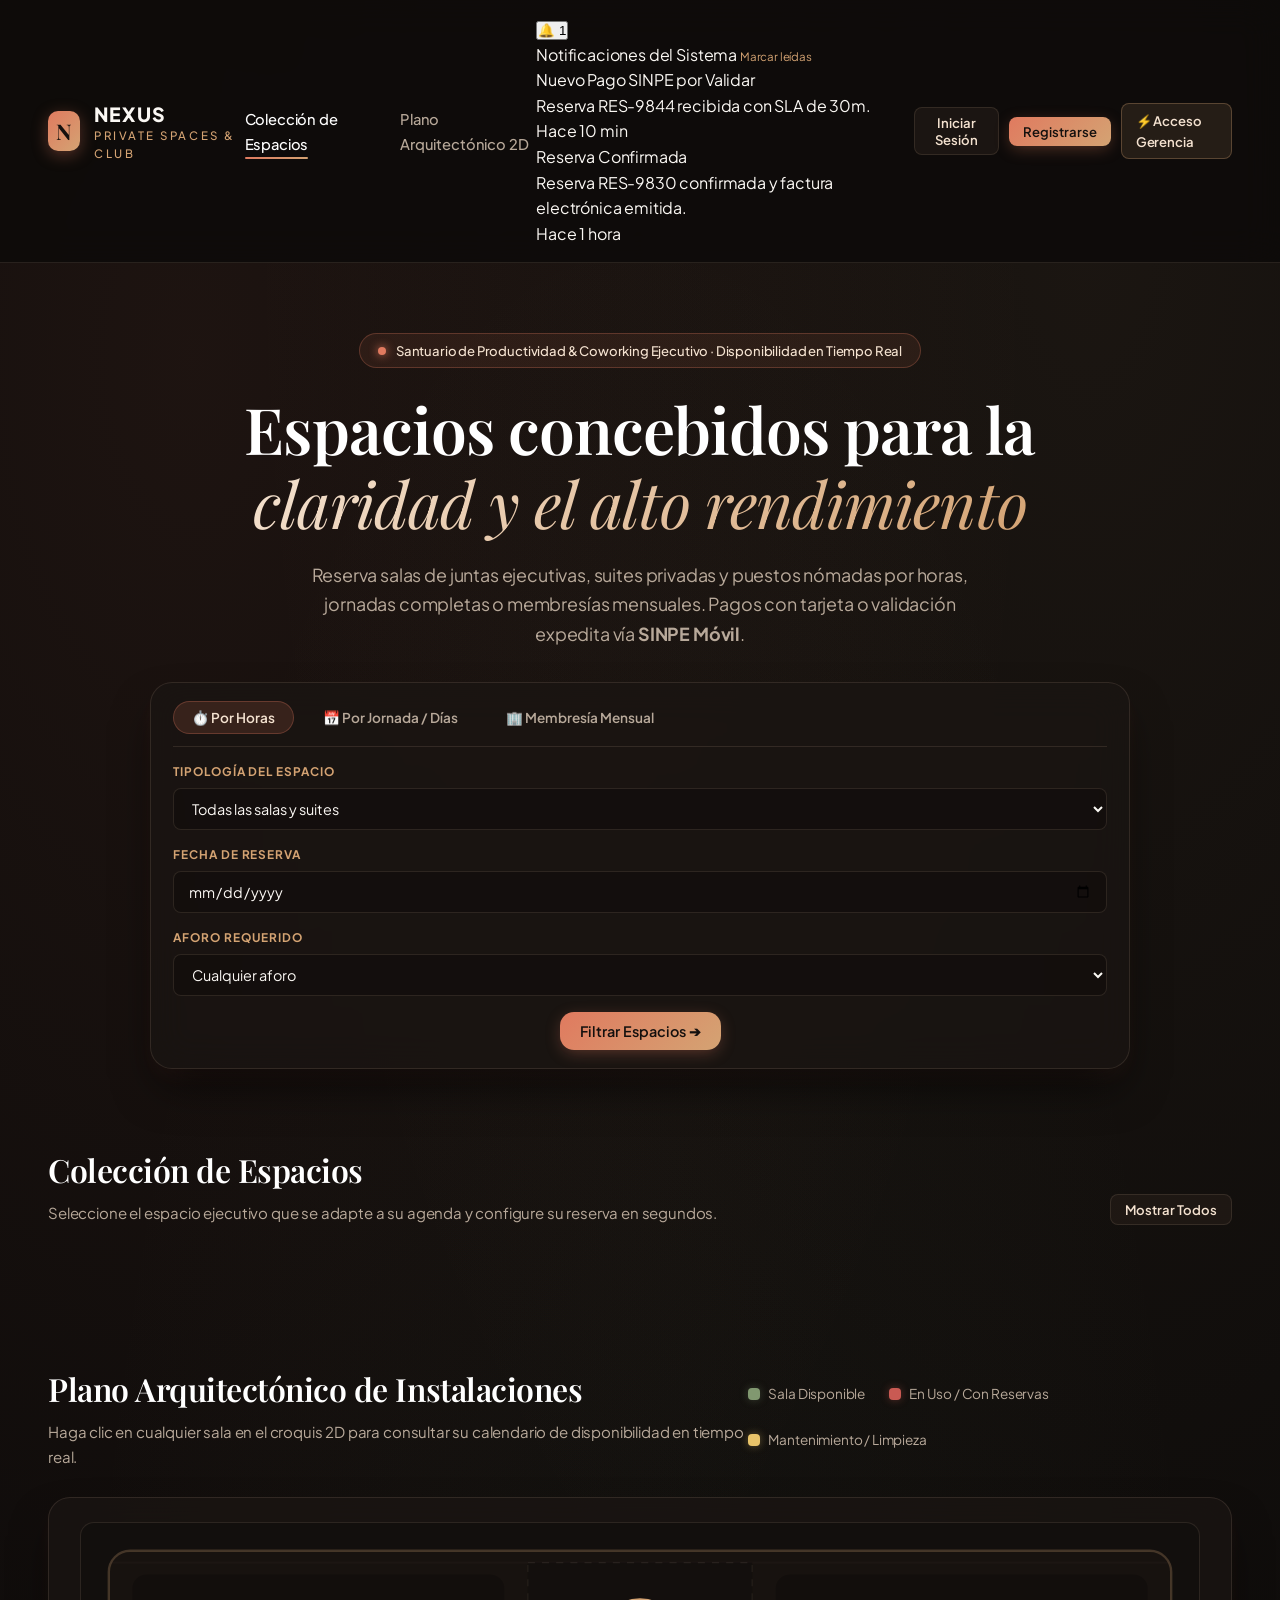
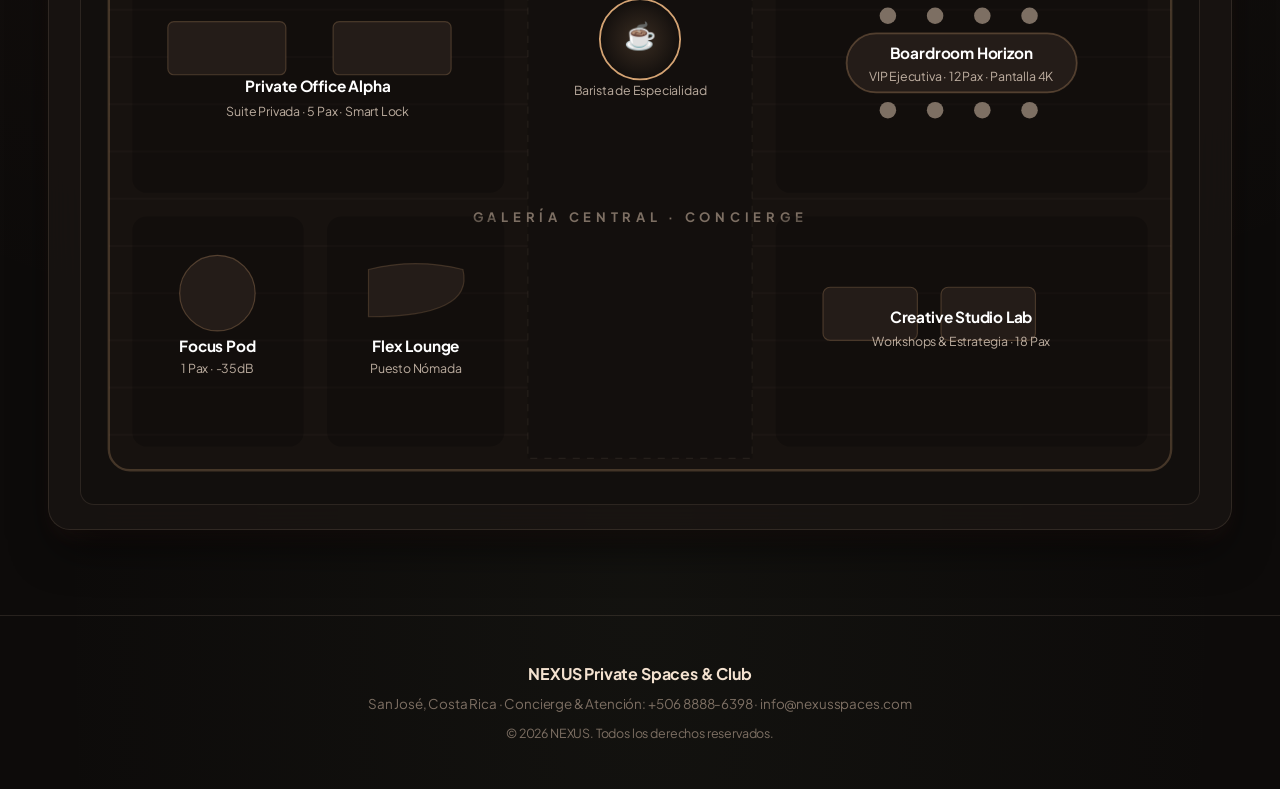
==== commit 21488da7: "fix: restore spaces catalog positioning, fix capacity & category filters, bundle local SVG room rend" ====
--- a/webapp_demo/index.html
+++ b/webapp_demo/index.html
@@ -23,7 +23,7 @@
       <ul class="nav-links">
         <li><a href="#catalogo" class="nav-link active">Colección de Espacios</a></li>
         <li><a href="#croquis" class="nav-link">Plano Arquitectónico 2D</a></li>
-        <li id="navMyReservationsItem" style="display: none;"><a href="javascript:void(0)" id="navMyReservations" class="nav-link">Mis Reservas</a></li>
+        <li id="navMyReservationsItem" style="display: none;"><a href="javascript:void(0)" id="navMyReservations" class="nav-link" onclick="openClientPortalModal()">Mis Reservas</a></li>
       </ul>
 
       <div class="nav-actions">
@@ -87,14 +87,14 @@
       <!-- Booking Search & Filter Bar -->
       <div class="search-bar-wrap">
         <div class="booking-type-toggle">
-          <button class="toggle-pill active" id="pillHour" data-type="hour">⏱️ Por Horas</button>
-          <button class="toggle-pill" id="pillDay" data-type="day">📅 Por Jornada / Días</button>
-          <button class="toggle-pill" id="pillMonth" data-type="month">🏢 Membresía Mensual</button>
+          <button class="toggle-pill active" id="pillHour" data-type="hour" onclick="setFilterType('hour')">⏱️ Por Horas</button>
+          <button class="toggle-pill" id="pillDay" data-type="day" onclick="setFilterType('day')">📅 Por Jornada / Días</button>
+          <button class="toggle-pill" id="pillMonth" data-type="month" onclick="setFilterType('month')">🏢 Membresía Mensual</button>
         </div>
         <div class="search-fields">
           <div class="field-group">
             <label class="field-label">Tipología del Espacio</label>
-            <select class="field-select" id="searchCategory">
+            <select class="field-select" id="searchCategory" onchange="applyFilters()">
               <option value="all">Todas las salas y suites</option>
               <option value="meeting">Salas de Juntas VIP</option>
               <option value="private">Suites Corporativas</option>
@@ -105,11 +105,11 @@
           </div>
           <div class="field-group">
             <label class="field-label">Fecha de Reserva</label>
-            <input type="date" class="field-input" id="searchDate">
+            <input type="date" class="field-input" id="searchDate" onchange="applyFilters()">
           </div>
           <div class="field-group">
             <label class="field-label">Aforo Requerido</label>
-            <select class="field-select" id="searchCapacity">
+            <select class="field-select" id="searchCapacity" onchange="applyFilters()">
               <option value="all">Cualquier aforo</option>
               <option value="1">Individual (1 Persona)</option>
               <option value="5">Sesión Privada (2 a 6 pers.)</option>
@@ -118,7 +118,7 @@
             </select>
           </div>
           <div>
-            <button class="btn btn-primary" id="btnFilterSearch">
+            <button class="btn btn-primary" id="btnFilterSearch" onclick="applyFilters(); document.getElementById('catalogo').scrollIntoView({behavior: 'smooth'});">
               Filtrar Espacios ➔
             </button>
           </div>
@@ -127,12 +127,28 @@
     </div>
   </section>
 
+  <!-- Spaces Catalog Section (Positioned Directly Under Search) -->
+  <section class="container" id="catalogo" style="padding-top: 25px;">
+    <div class="section-header">
+      <div>
+        <h2 class="section-title">Colección de Espacios</h2>
+        <p class="section-desc">Seleccione el espacio ejecutivo que se adapte a su agenda y configure su reserva en segundos.</p>
+      </div>
+      <div style="display: flex; gap: 8px;">
+        <button class="btn btn-secondary btn-sm" onclick="resetFilters()">Mostrar Todos</button>
+      </div>
+    </div>
+
+    <!-- Catalog Dynamic Grid -->
+    <div class="spaces-grid" id="spacesGrid"></div>
+  </section>
+
   <!-- Interactive 2D Floor Plan (Architectural Blueprint) Section -->
-  <section class="container" id="croquis">
+  <section class="container" id="croquis" style="padding-top: 40px;">
     <div class="section-header">
       <div>
         <h2 class="section-title">Plano Arquitectónico de Instalaciones</h2>
-        <p class="section-desc">Seleccione cualquier sala en el croquis para consultar su calendario de disponibilidad en tiempo real.</p>
+        <p class="section-desc">Haga clic en cualquier sala en el croquis 2D para consultar su calendario de disponibilidad en tiempo real.</p>
       </div>
       <div class="floorplan-legend">
         <div class="legend-item"><span class="legend-indicator ind-available"></span> Sala Disponible</div>
@@ -224,19 +240,6 @@
     </div>
   </section>
 
-  <!-- Spaces Catalog Section -->
-  <section class="container" id="catalogo">
-    <div class="section-header">
-      <div>
-        <h2 class="section-title">Colección de Espacios</h2>
-        <p class="section-desc">Seleccione el espacio que se adapte al momento de su empresa y confirme su reserva en segundos.</p>
-      </div>
-    </div>
-
-    <!-- Catalog Dynamic Grid -->
-    <div class="spaces-grid" id="spacesGrid"></div>
-  </section>
-
   <!-- MULTI-STEP BOOKING & PAYMENT MODAL -->
   <div class="modal-backdrop" id="bookingModal">
     <div class="modal-card">
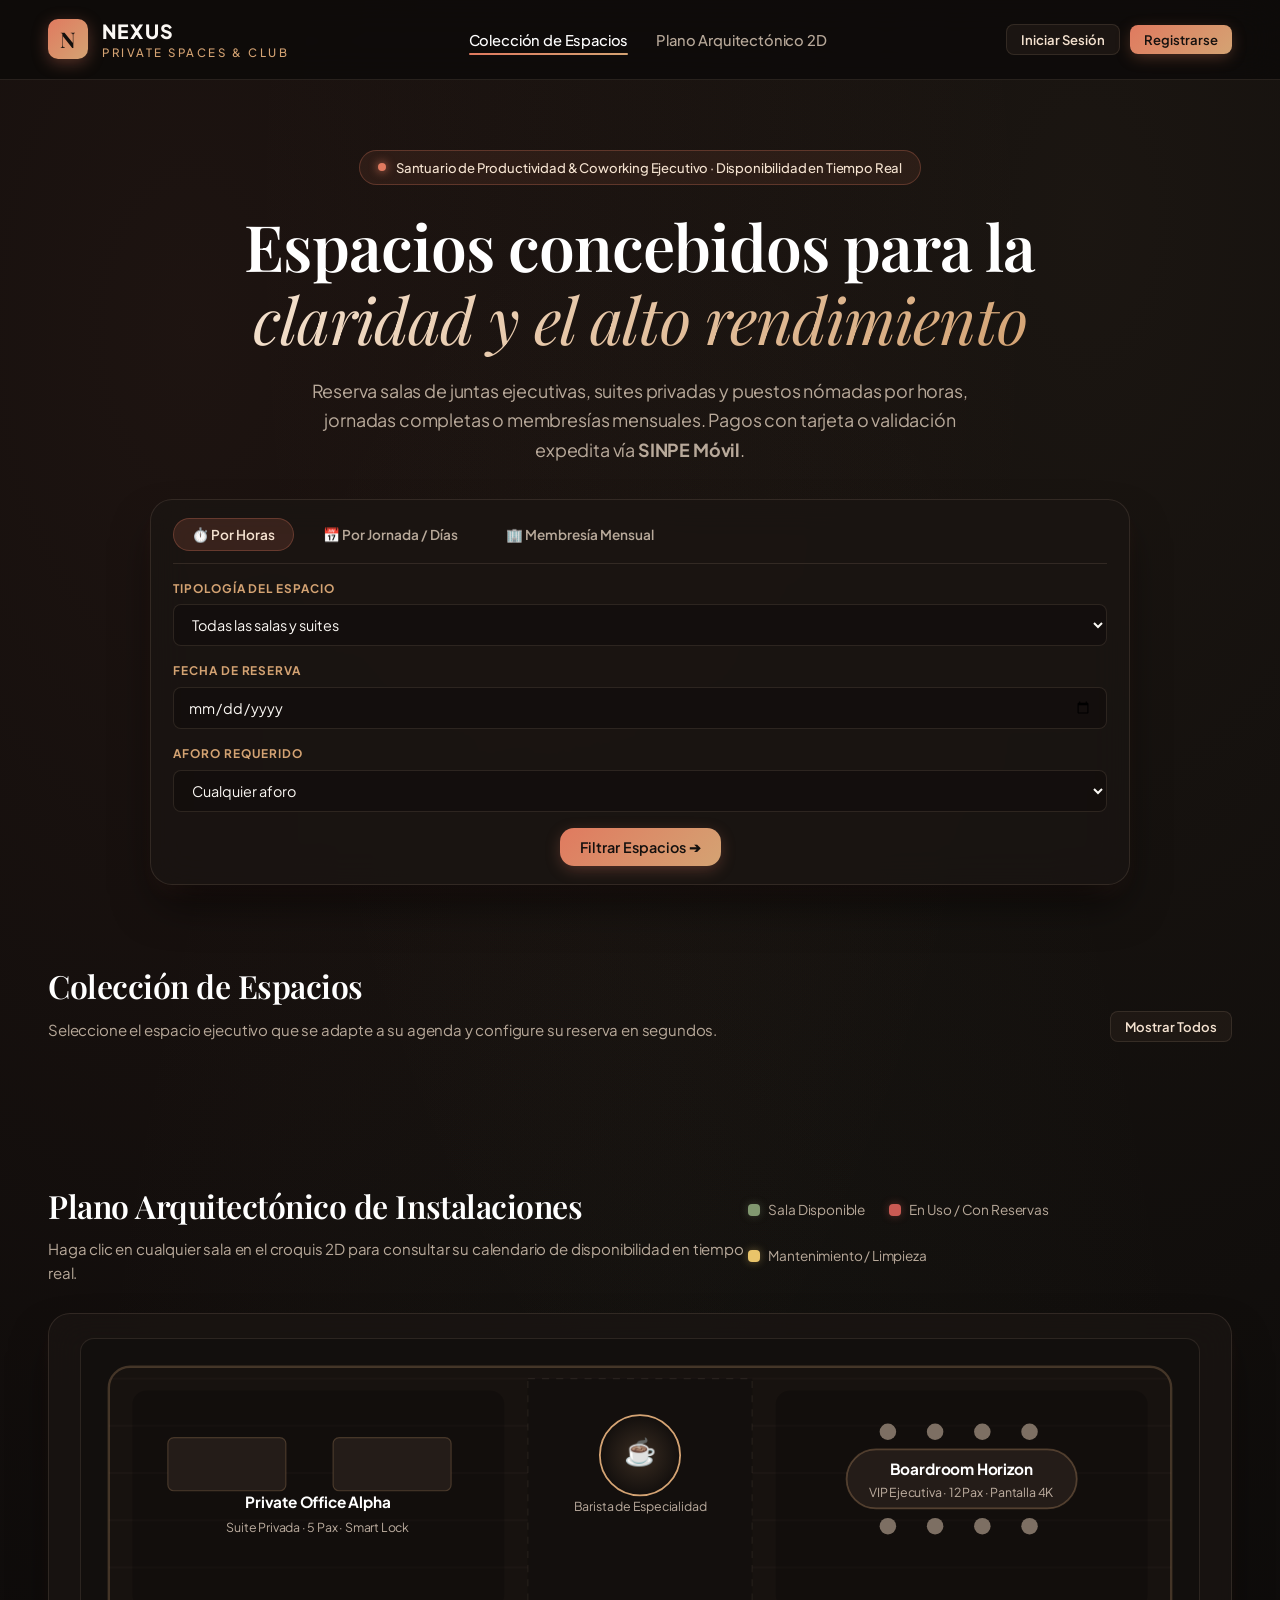
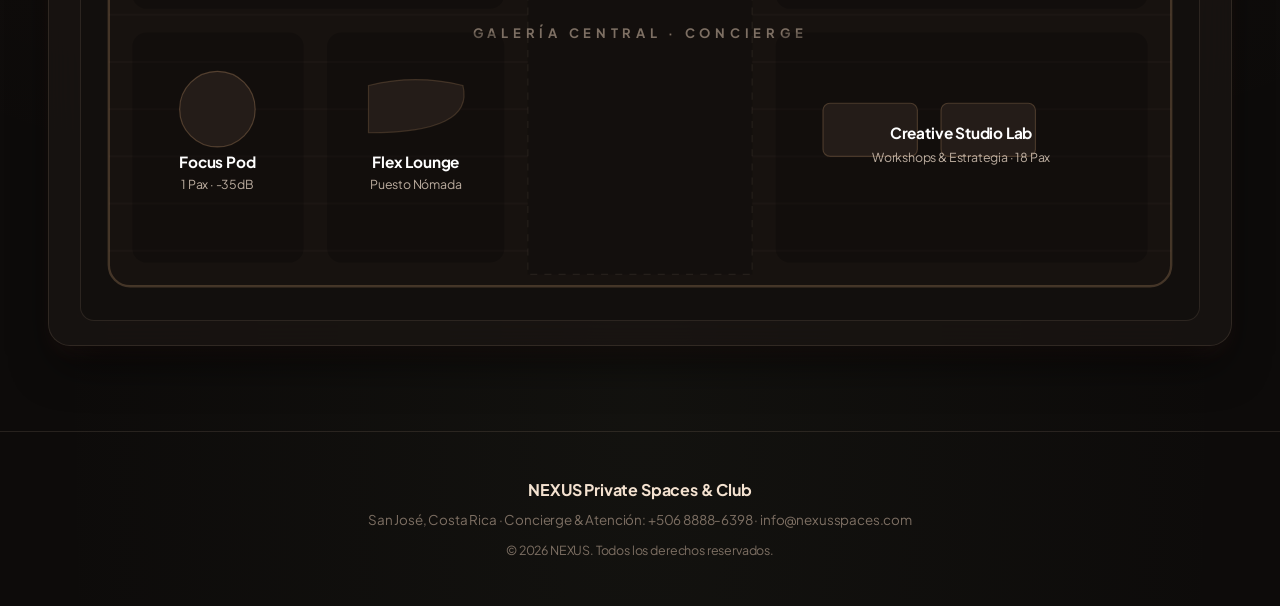
==== commit 3703cbdc: "fix: relocate notifications to admin only, implement secure admin credentials login with auto-redire" ====
--- a/webapp_demo/index.html
+++ b/webapp_demo/index.html
@@ -5,7 +5,7 @@
   <meta name="viewport" content="width=device-width, initial-scale=1.0">
   <title>NEXUS | Private Spaces &amp; Coworking Club</title>
   <meta name="description" content="Santuario de productividad y club privado de negocios. Reserva de salas de juntas, oficinas privadas y puestos nómadas por horas o meses con pagos SINPE Móvil y tarjeta.">
-  <link rel="stylesheet" href="css/style.css">
+  <link rel="stylesheet" href="css/style.css?v=2.2">
 </head>
 <body>
 
@@ -27,21 +27,6 @@
       </ul>
 
       <div class="nav-actions">
-        <!-- Notification Bell -->
-        <div class="notif-bell-wrap">
-          <button class="btn-bell" id="notifBellBtn" title="Alertas y Notificaciones">
-            🔔
-            <span class="notif-badge" id="notifCountBadge">2</span>
-          </button>
-          <div class="notif-dropdown" id="notifDropdown">
-            <div class="notif-header">
-              <span>Notificaciones del Sistema</span>
-              <span style="font-size: 0.72rem; color: var(--gold-warm); cursor: pointer;" onclick="markAllNotifsRead()">Marcar leídas</span>
-            </div>
-            <div id="notifItemsContainer"></div>
-          </div>
-        </div>
-
         <!-- Guest Actions (When NOT logged in) -->
         <div id="navGuestActions" style="display: flex; align-items: center; gap: 10px;">
           <button class="btn btn-secondary btn-sm" onclick="openAuthModal('login')">
@@ -50,9 +35,6 @@
           <button class="btn btn-primary btn-sm" onclick="openAuthModal('signup')">
             Registrarse
           </button>
-          <a href="admin.html" class="btn btn-admin btn-sm" title="Ingreso a centro de control de gerencia">
-            ⚡ Acceso Gerencia
-          </a>
         </div>
 
         <!-- Authenticated User Profile (When logged in) -->
@@ -64,7 +46,6 @@
             ✕ Salir
           </button>
         </div>
-
       </div>
     </div>
   </header>
@@ -539,32 +520,39 @@
         <div id="authContentLogin">
           <form onsubmit="handleUserLoginForm(event)">
             <div class="field-group" style="margin-bottom: 12px;">
-              <label class="field-label">Correo Electrónico</label>
-              <input type="email" id="loginEmail" class="field-input" placeholder="ej. usuario@empresa.com" required value="mariana.rojas@techcr.io">
-            </div>
-            <div class="field-group" style="margin-bottom: 18px;">
+              <label class="field-label">Correo Electrónico o Usuario</label>
+              <input type="text" id="loginEmail" class="field-input" placeholder="ej. usuario@empresa.com o admin" required value="admin@nexusspaces.com">
+            </div>
+            <div class="field-group" style="margin-bottom: 14px;">
               <label class="field-label">Contraseña</label>
-              <input type="password" id="loginPassword" class="field-input" placeholder="••••••••" required value="password123">
-            </div>
+              <input type="password" id="loginPassword" class="field-input" placeholder="••••••••" required value="admin123">
+            </div>
+
+            <!-- Admin Credential Helper Pill -->
+            <div style="margin-bottom: 16px; padding: 10px 14px; background: rgba(224, 122, 95, 0.08); border: 1px solid rgba(224, 122, 95, 0.25); border-radius: 8px; font-size: 0.8rem; color: #F4E2D0; display: flex; justify-content: space-between; align-items: center;">
+              <span>👑 <strong>Acceso Gerencial:</strong> <code>admin@nexusspaces.com</code> | <code>admin123</code></span>
+              <button type="button" class="btn btn-secondary btn-sm" style="padding: 3px 8px; font-size: 0.72rem;" onclick="fillAdminCredentials()">Cargar</button>
+            </div>
+
             <button type="submit" class="btn btn-primary btn-block" style="margin-bottom: 20px;">
-              Iniciar Sesión ➔
+              Iniciar Sesión Seguro ➔
             </button>
           </form>
 
           <!-- Fast Demo Login Pills -->
           <div style="background: rgba(36,29,25,0.45); border: 1px solid var(--border-subtle); border-radius: 12px; padding: 14px;">
             <div style="font-size: 0.76rem; color: var(--gold-warm); font-weight: 700; text-transform: uppercase; margin-bottom: 8px;">
-              Accesos Rápidos para Demostración:
+              Perfiles Demo con 1 Clic:
             </div>
             <div style="display: flex; flex-direction: column; gap: 6px;">
+              <button class="fast-sinpe-btn" style="text-align: left; border-color: var(--terracotta);" onclick="quickLoginAs('admin')">
+                👑 Lic. Roberto Alvarado (Gerencia General · Redirige a Panel Admin)
+              </button>
               <button class="fast-sinpe-btn" style="text-align: left;" onclick="quickLoginAs('cli-101')">
                 👤 Mariana Rojas Solís (Cliente Oro · 10% Descuento)
               </button>
               <button class="fast-sinpe-btn" style="text-align: left;" onclick="quickLoginAs('cli-102')">
-                👑 Alejandro Montero (Cliente Platino VIP · 15% Descuento)
-              </button>
-              <button class="fast-sinpe-btn" style="text-align: left; border-color: var(--terracotta);" onclick="quickLoginAs('admin')">
-                ⚡ Lic. Roberto Alvarado (Gerencia General &amp; Operaciones)
+                ⭐ Alejandro Montero (Cliente Platino VIP · 15% Descuento)
               </button>
             </div>
           </div>
@@ -619,7 +607,7 @@
   </footer>
 
   <!-- Scripts -->
-  <script src="js/mock_data.js"></script>
-  <script src="js/app.js"></script>
+  <script src="js/mock_data.js?v=2.2"></script>
+  <script src="js/app.js?v=2.2"></script>
 </body>
 </html>
--- a/webapp_demo/css/style.css
+++ b/webapp_demo/css/style.css
@@ -250,6 +250,128 @@
   border-radius: var(--radius-full);
   font-weight: 600;
   border: 1px solid var(--border-gold);
+}
+
+/* ==========================================================================
+   NOTIFICATION BELL & DROPDOWN (Concierge Alerts)
+   ========================================================================== */
+.notif-bell-wrap {
+  position: relative;
+  display: inline-flex;
+  align-items: center;
+}
+
+.btn-bell {
+  position: relative;
+  width: 38px;
+  height: 38px;
+  border-radius: var(--radius-sm);
+  background: rgba(43, 33, 27, 0.6);
+  border: 1px solid var(--border-subtle);
+  color: #FFFFFF;
+  font-size: 1.1rem;
+  display: flex;
+  align-items: center;
+  justify-content: center;
+  cursor: pointer;
+  transition: var(--transition);
+}
+
+.btn-bell:hover {
+  background: rgba(60, 47, 39, 0.9);
+  border-color: var(--border-gold);
+  transform: translateY(-1px);
+}
+
+.notif-badge {
+  position: absolute;
+  top: -4px;
+  right: -4px;
+  background: var(--terracotta);
+  color: #FFFFFF;
+  font-size: 0.68rem;
+  font-weight: 800;
+  width: 18px;
+  height: 18px;
+  border-radius: 50%;
+  display: flex;
+  align-items: center;
+  justify-content: center;
+  border: 2px solid var(--bg-card);
+  box-shadow: 0 0 8px rgba(224, 122, 95, 0.6);
+}
+
+.notif-dropdown {
+  display: none;
+  position: absolute;
+  top: calc(100% + 12px);
+  right: 0;
+  width: 340px;
+  background: #1A1412;
+  border: 1px solid var(--border-gold);
+  border-radius: var(--radius-md);
+  box-shadow: 0 16px 36px rgba(0, 0, 0, 0.65), 0 0 20px rgba(224, 196, 172, 0.05);
+  z-index: 1000;
+  overflow: hidden;
+  backdrop-filter: var(--blur-glass);
+}
+
+.notif-dropdown.open {
+  display: block;
+  animation: dropdownFade 0.22s ease-out;
+}
+
+@keyframes dropdownFade {
+  from { opacity: 0; transform: translateY(-8px); }
+  to { opacity: 1; transform: translateY(0); }
+}
+
+.notif-header {
+  display: flex;
+  justify-content: space-between;
+  align-items: center;
+  padding: 12px 16px;
+  background: rgba(36, 29, 25, 0.7);
+  border-bottom: 1px solid var(--border-subtle);
+  font-size: 0.84rem;
+  font-weight: 700;
+  color: #FFFFFF;
+}
+
+.notif-item {
+  padding: 12px 16px;
+  border-bottom: 1px solid rgba(224, 196, 172, 0.06);
+  cursor: pointer;
+  transition: var(--transition);
+  text-align: left;
+}
+
+.notif-item:hover {
+  background: rgba(224, 122, 95, 0.08);
+}
+
+.notif-item.unread {
+  background: rgba(224, 122, 95, 0.06);
+  border-left: 3px solid var(--terracotta);
+}
+
+.notif-title {
+  font-weight: 700;
+  color: #FFFFFF;
+  font-size: 0.86rem;
+  margin-bottom: 3px;
+}
+
+.notif-desc {
+  font-size: 0.78rem;
+  color: var(--text-muted);
+  line-height: 1.35;
+  margin-bottom: 4px;
+}
+
+.notif-time {
+  font-size: 0.7rem;
+  color: var(--gold-warm);
 }
 
 /* ==========================================================================
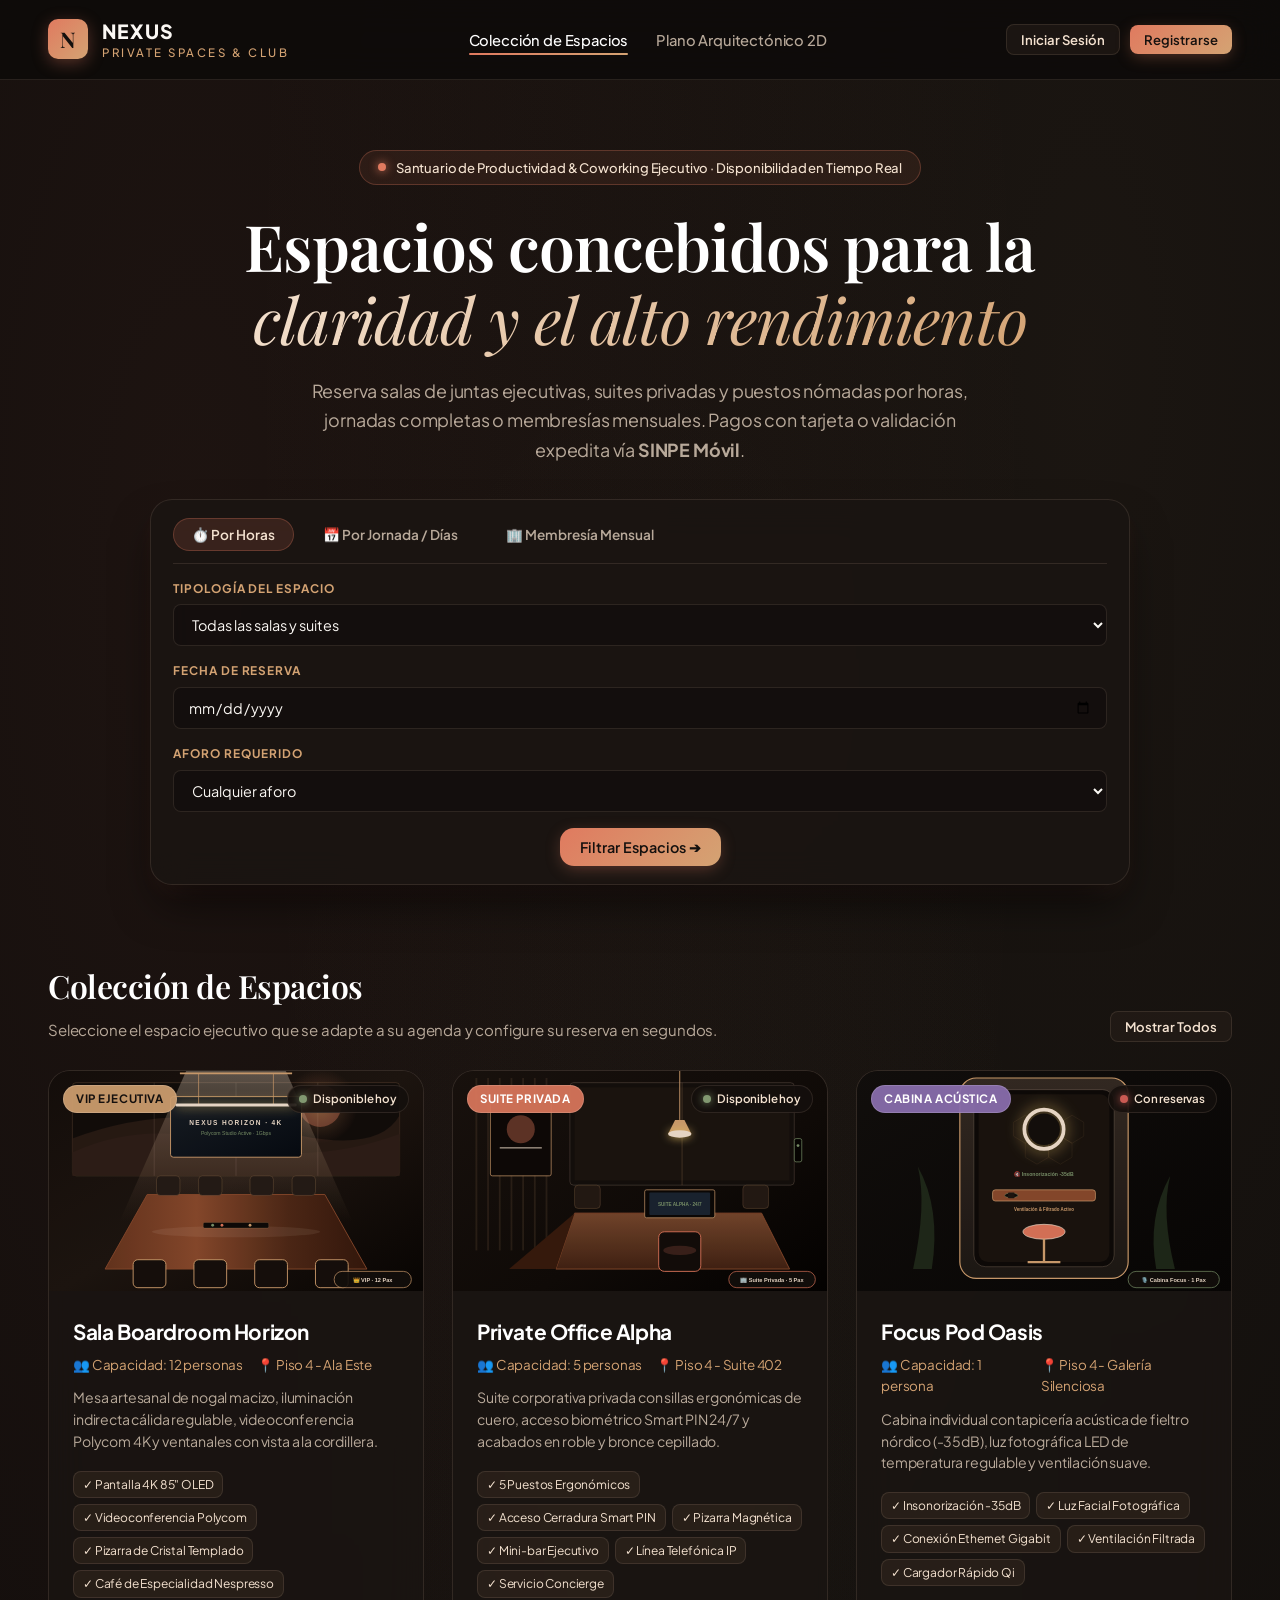
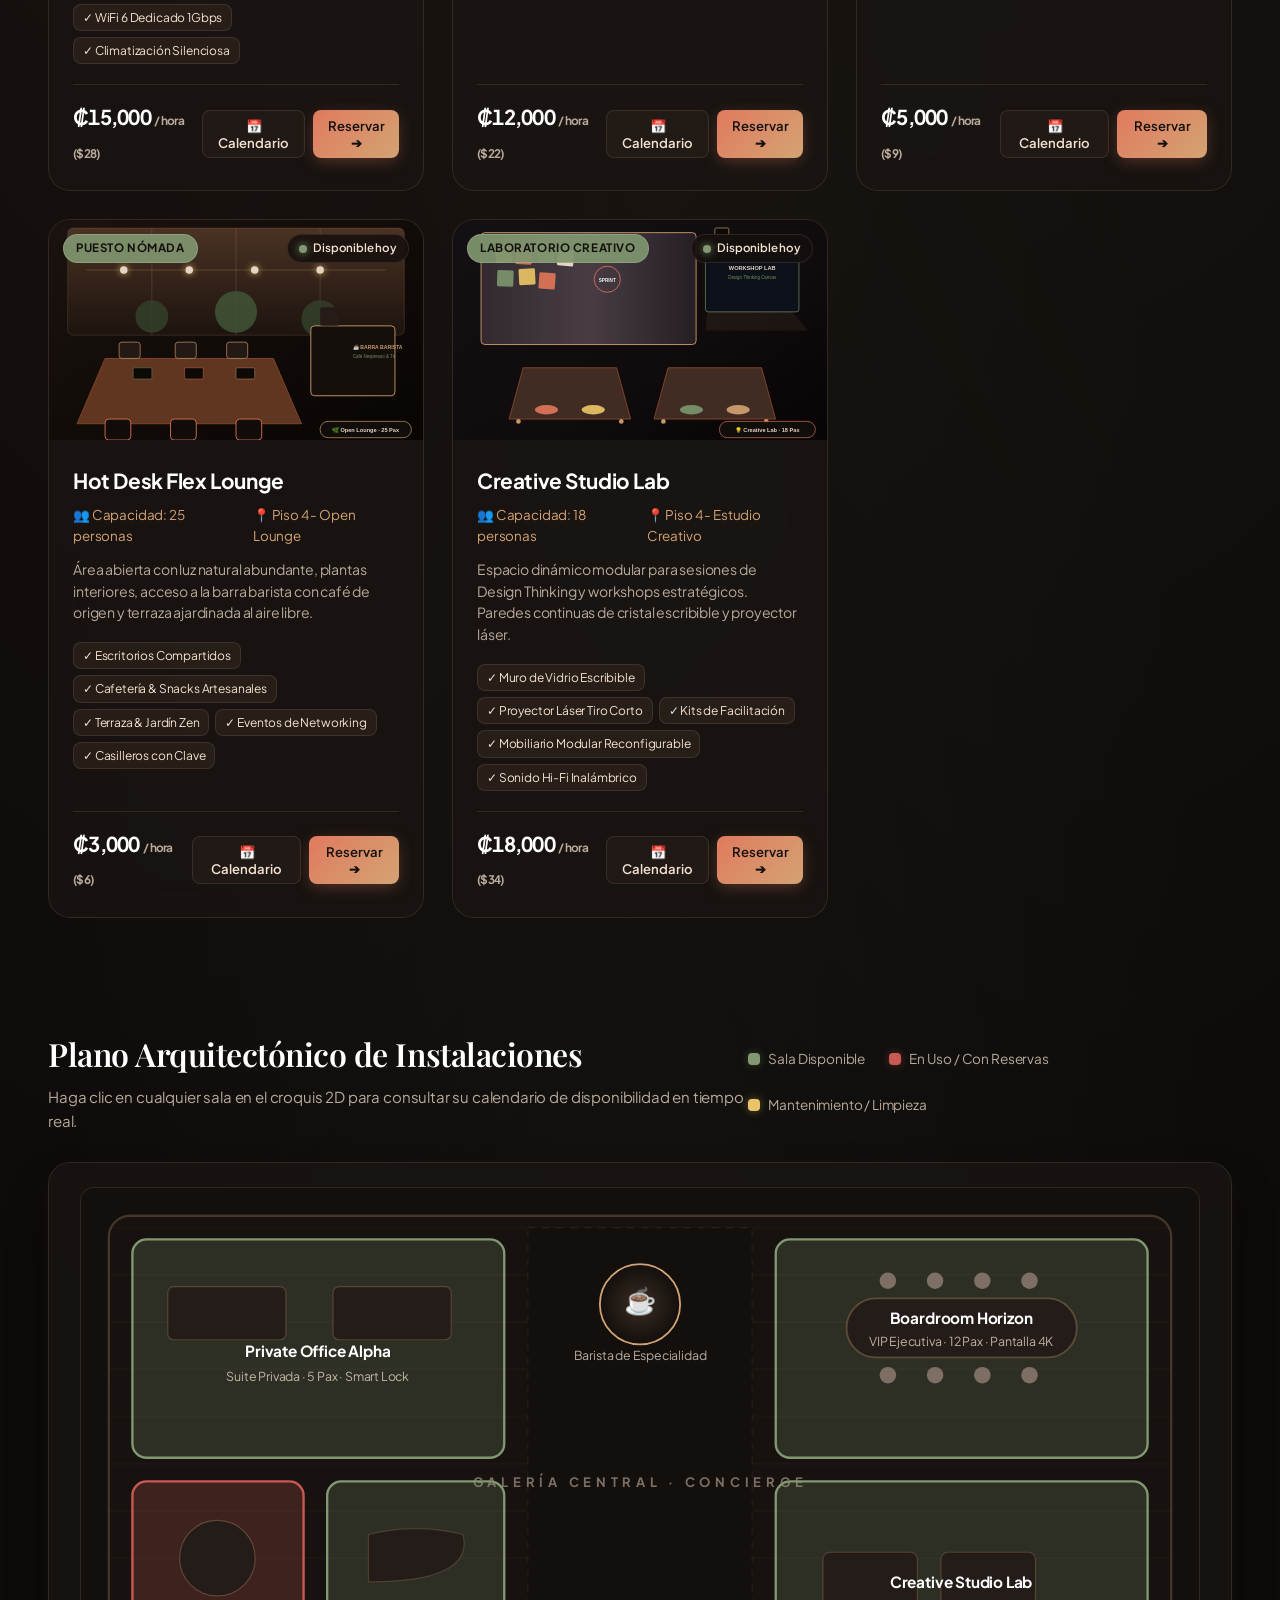
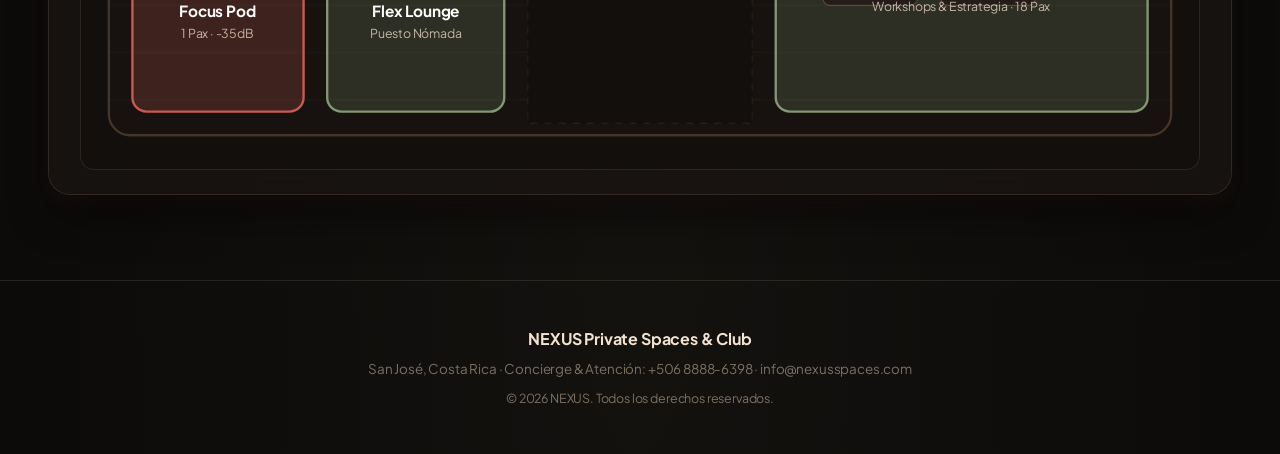
==== commit 615da83b: "deploy: trigger netlify build on public repository" ====
--- a/webapp_demo/index.html
+++ b/webapp_demo/index.html
@@ -1,11 +1,12 @@
 <!DOCTYPE html>
+<!-- NEXUS Public Suite v2.5 -->
 <html lang="es">
 <head>
   <meta charset="UTF-8">
   <meta name="viewport" content="width=device-width, initial-scale=1.0">
   <title>NEXUS | Private Spaces &amp; Coworking Club</title>
   <meta name="description" content="Santuario de productividad y club privado de negocios. Reserva de salas de juntas, oficinas privadas y puestos nómadas por horas o meses con pagos SINPE Móvil y tarjeta.">
-  <link rel="stylesheet" href="css/style.css?v=2.2">
+  <link rel="stylesheet" href="css/style.css">
 </head>
 <body>
 
@@ -607,7 +608,7 @@
   </footer>
 
   <!-- Scripts -->
-  <script src="js/mock_data.js?v=2.2"></script>
-  <script src="js/app.js?v=2.2"></script>
+  <script src="js/mock_data.js"></script>
+  <script src="js/app.js"></script>
 </body>
 </html>
--- a/webapp_demo/css/style.css
+++ b/webapp_demo/css/style.css
@@ -1418,19 +1418,28 @@
 }
 
 /* ==========================================================================
-   BLOCK / HIDE ANY NETLIFY INJECTED BADGE (Requirement 4)
+   BLOCK / HIDE ANY NETLIFY INJECTED BADGE OR DRAWER
    ========================================================================== */
+#netlify-badge,
 .netlify-badge,
 [data-netlify-badge],
 a[href*="netlify.com"],
-div[class*="netlify-badge"],
-div[id*="netlify-badge"] {
+[class*="netlify-badge"],
+[id*="netlify-badge"],
+iframe[src*="netlify"],
+iframe[id*="netlify"],
+div[class*="netlify-drawer"],
+div[id*="netlify-drawer"],
+.net-badge {
   display: none !important;
   visibility: hidden !important;
   opacity: 0 !important;
   pointer-events: none !important;
   position: absolute !important;
   left: -9999px !important;
+  width: 0 !important;
+  height: 0 !important;
+  overflow: hidden !important;
 }
 
 @media (max-width: 768px) {
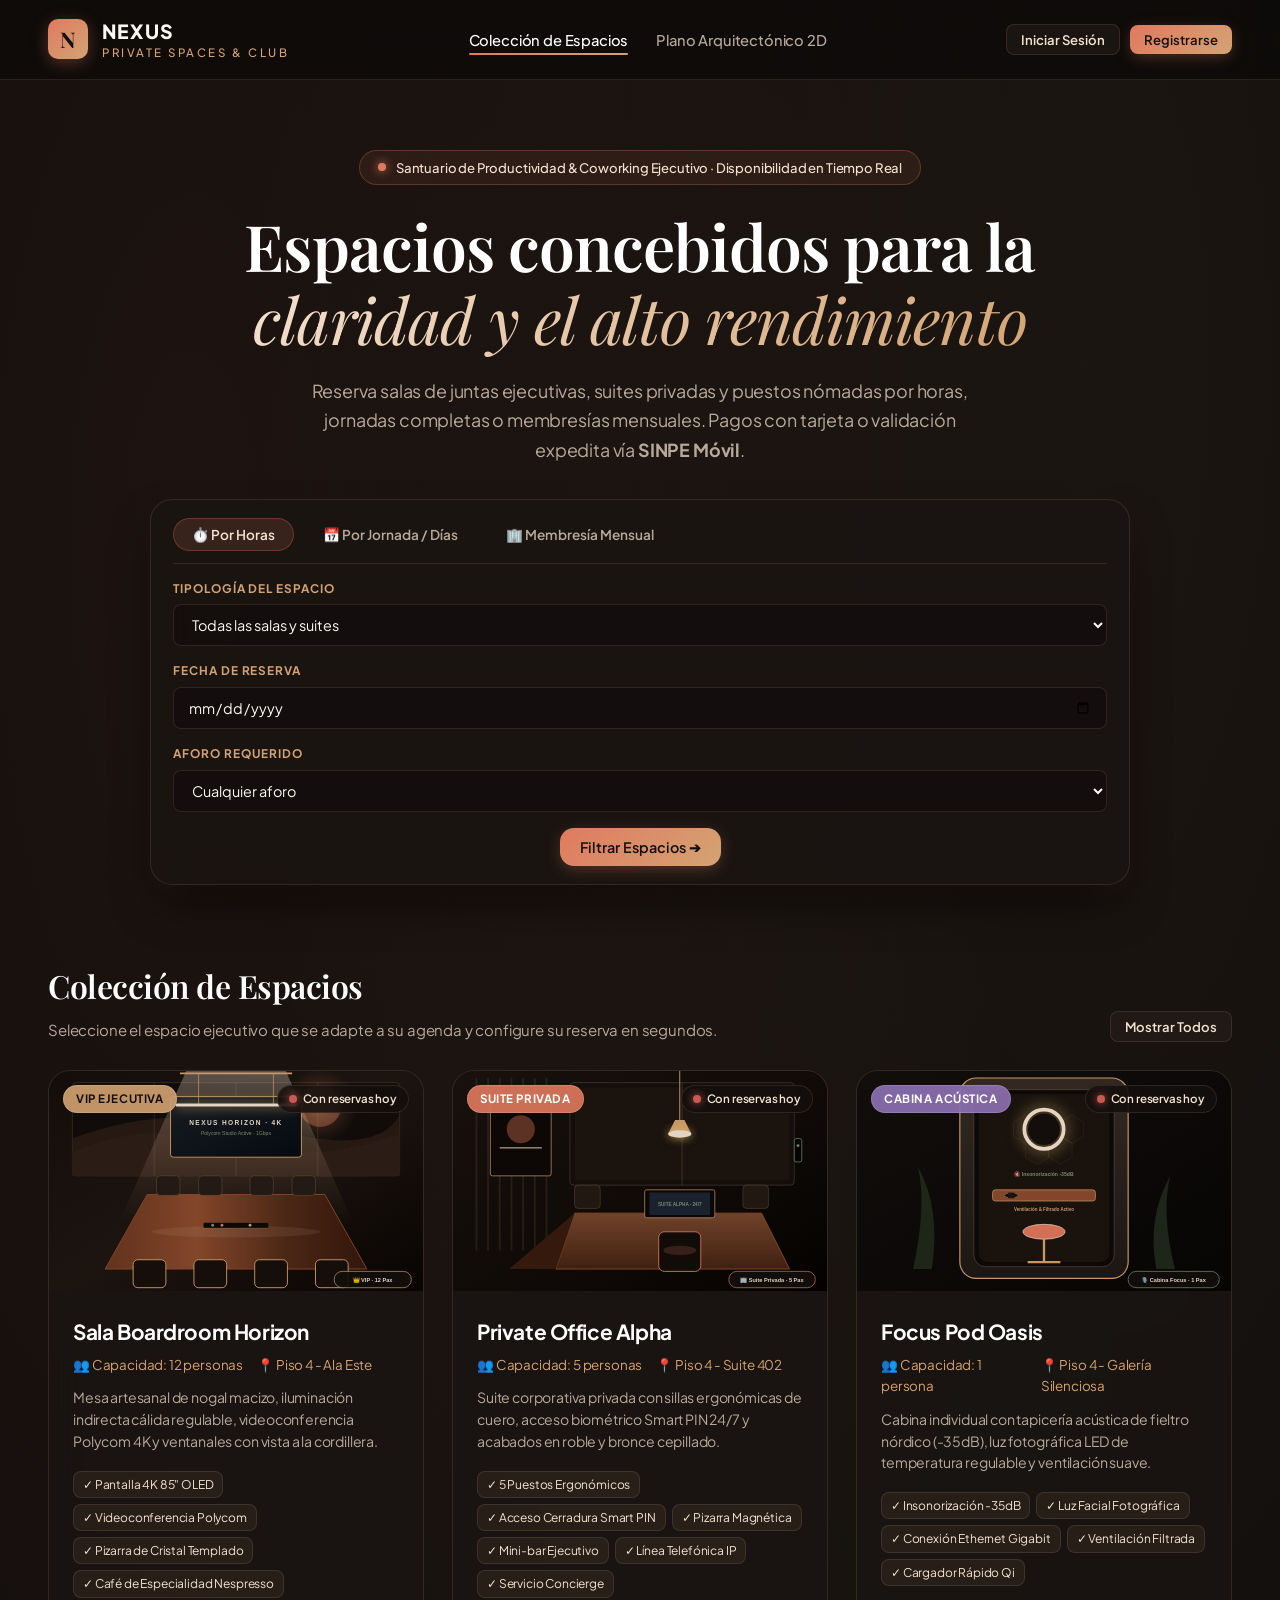
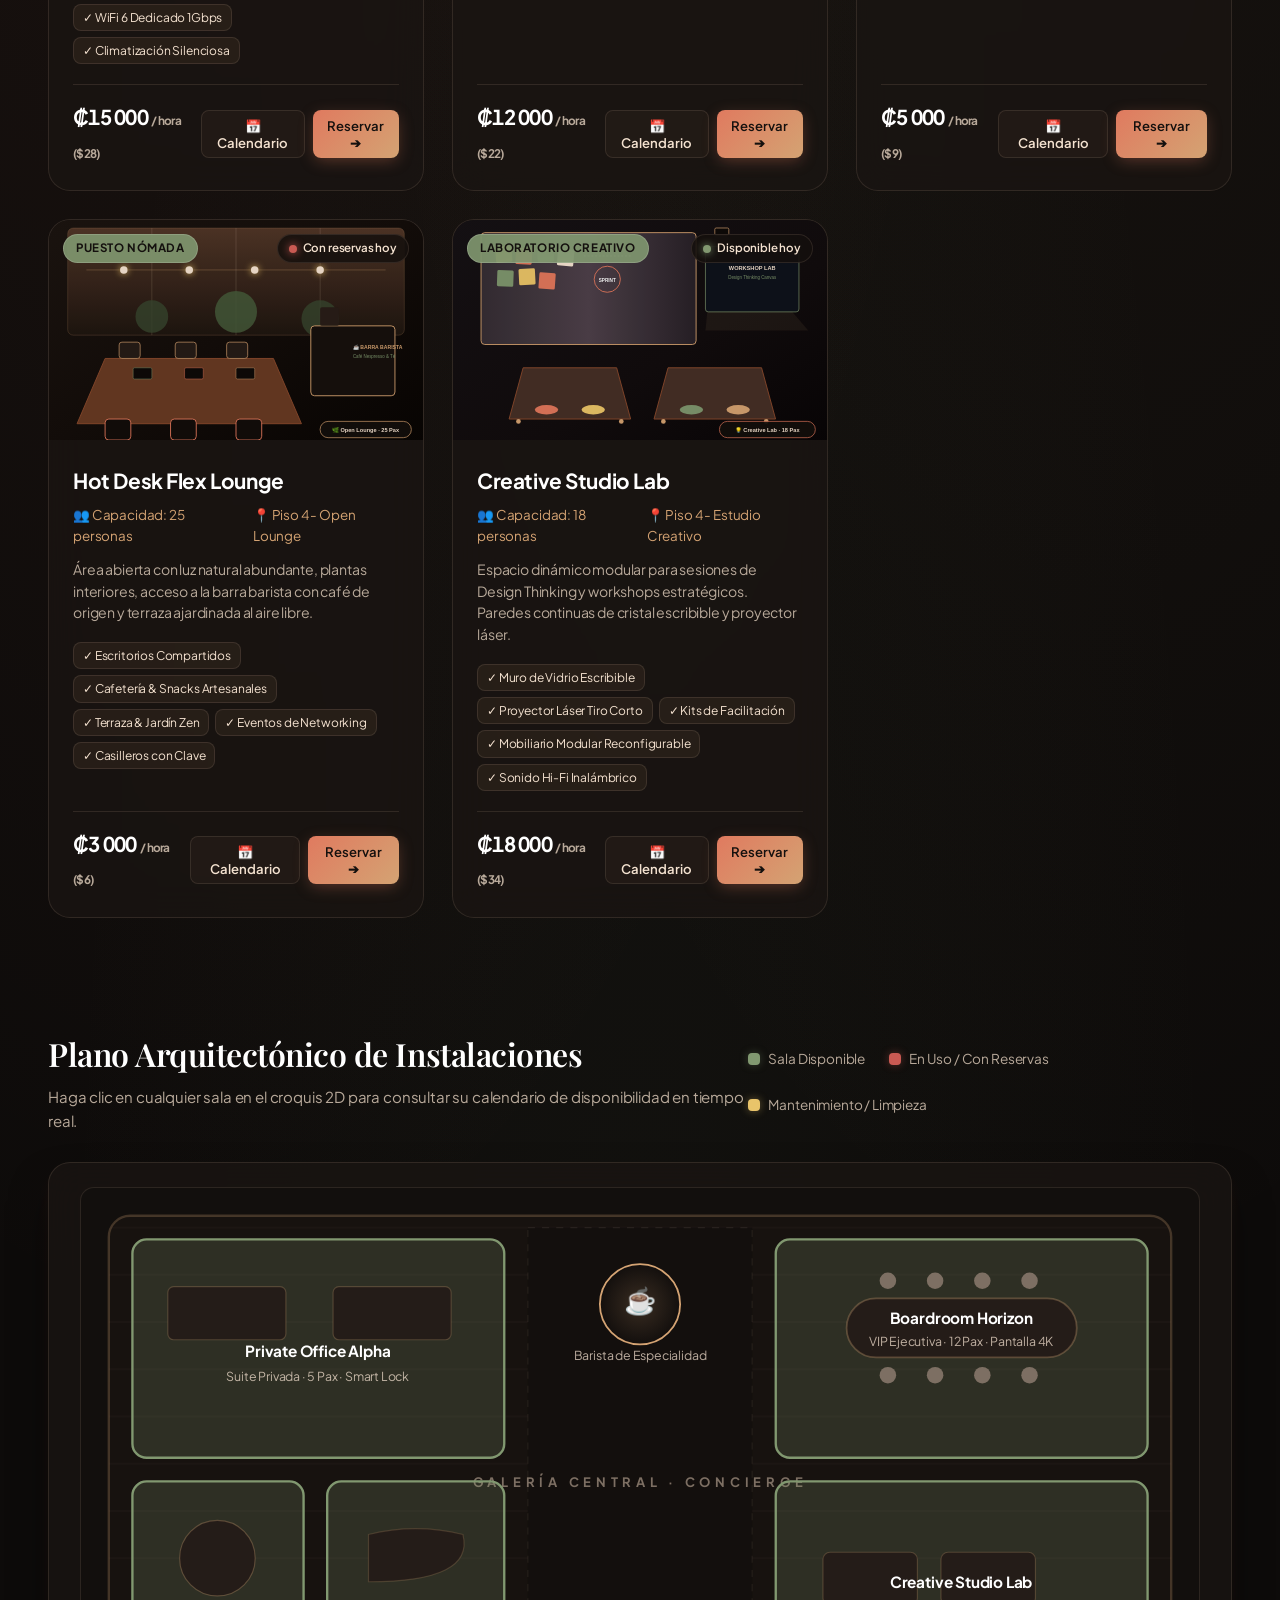
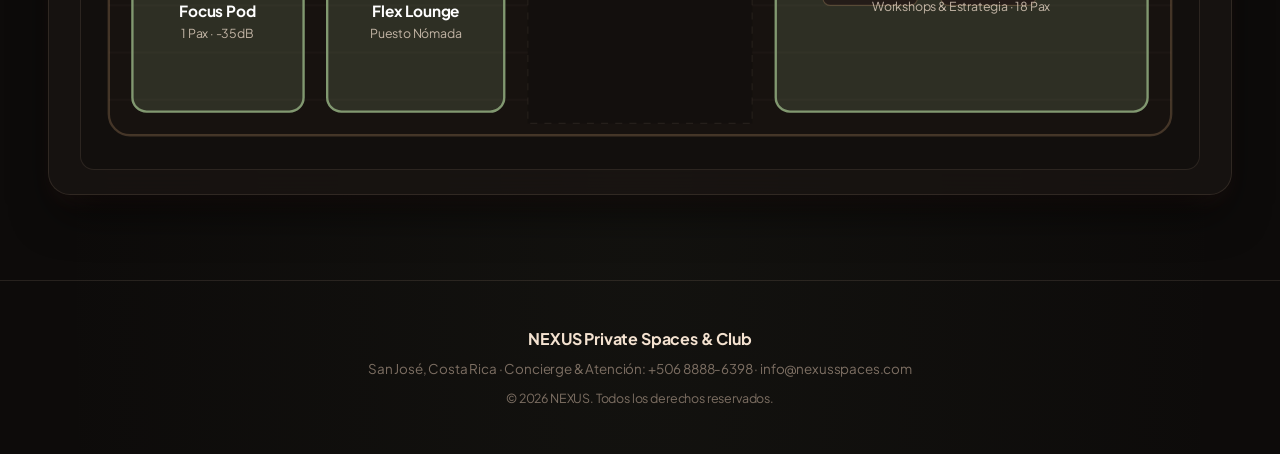
==== commit 9d8474f0: "fix: compatibilidad Odoo 19 y correcciones integrales del demo web Módulo Odoo 19 (19.0.1.1.0): - se" ====
--- a/webapp_demo/index.html
+++ b/webapp_demo/index.html
@@ -335,7 +335,7 @@
 
             <div class="field-group" style="margin-bottom: 14px;">
               <label class="field-label">Número de Referencia SINPE *</label>
-              <input type="text" id="sinpeRefInput" class="field-input" placeholder="ej. SINPE-992104-BN" value="SINPE-992104-BN">
+              <input type="text" id="sinpeRefInput" class="field-input" placeholder="ej. SINPE-992104-BN">
             </div>
 
             <div class="field-group" style="margin-bottom: 12px;">
@@ -345,7 +345,7 @@
                 <div id="sinpeUploadLabel">
                   <div style="font-size: 2rem; margin-bottom: 6px;">📎</div>
                   <div style="color: #FFF; font-weight: 600; font-size: 0.94rem;">Haga clic o arrastre el comprobante digital</div>
-                  <div style="font-size: 0.78rem; color: #B8A99A;">Formatos permitidos: PNG, JPG, PDF (Máx 5MB)</div>
+                  <div style="font-size: 0.78rem; color: #B8A99A;">Formatos permitidos: PNG, JPG (se optimiza automáticamente) o PDF (máx. 1.5 MB)</div>
                 </div>
               </label>
 
@@ -361,20 +361,20 @@
           <div id="cardContainer" style="display: none; background: rgba(36,29,25,0.45); border: 1px solid var(--border-subtle); border-radius: 14px; padding: 22px; margin-bottom: 22px;">
             <div class="field-group" style="margin-bottom: 14px;">
               <label class="field-label">Número de Tarjeta</label>
-              <input type="text" class="field-input" placeholder="•••• •••• •••• 4242" value="4000 1234 5678 4242">
+              <input type="text" id="cardNumber" class="field-input" inputmode="numeric" autocomplete="cc-number" placeholder="•••• •••• •••• 4242" value="4242 4242 4242 4242">
             </div>
             <div style="display: grid; grid-template-columns: 1fr 1fr; gap: 14px;">
               <div class="field-group">
                 <label class="field-label">Vencimiento</label>
-                <input type="text" class="field-input" placeholder="MM/AA" value="12/28">
+                <input type="text" id="cardExp" class="field-input" autocomplete="cc-exp" placeholder="MM/AA" value="12/28">
               </div>
               <div class="field-group">
                 <label class="field-label">CVC / Código de Seguridad</label>
-                <input type="password" class="field-input" placeholder="123" value="888">
+                <input type="password" id="cardCvc" class="field-input" inputmode="numeric" autocomplete="cc-csc" placeholder="123" value="888">
               </div>
             </div>
             <div style="margin-top: 14px; font-size: 0.78rem; color: var(--sage-green);">
-              🔒 Conexión cifrada SSL con pasarela de pago autorizada.
+              🔒 Demo: cobro simulado (sin pasarela real). Se valida el formato de la tarjeta.
             </div>
           </div>
 
